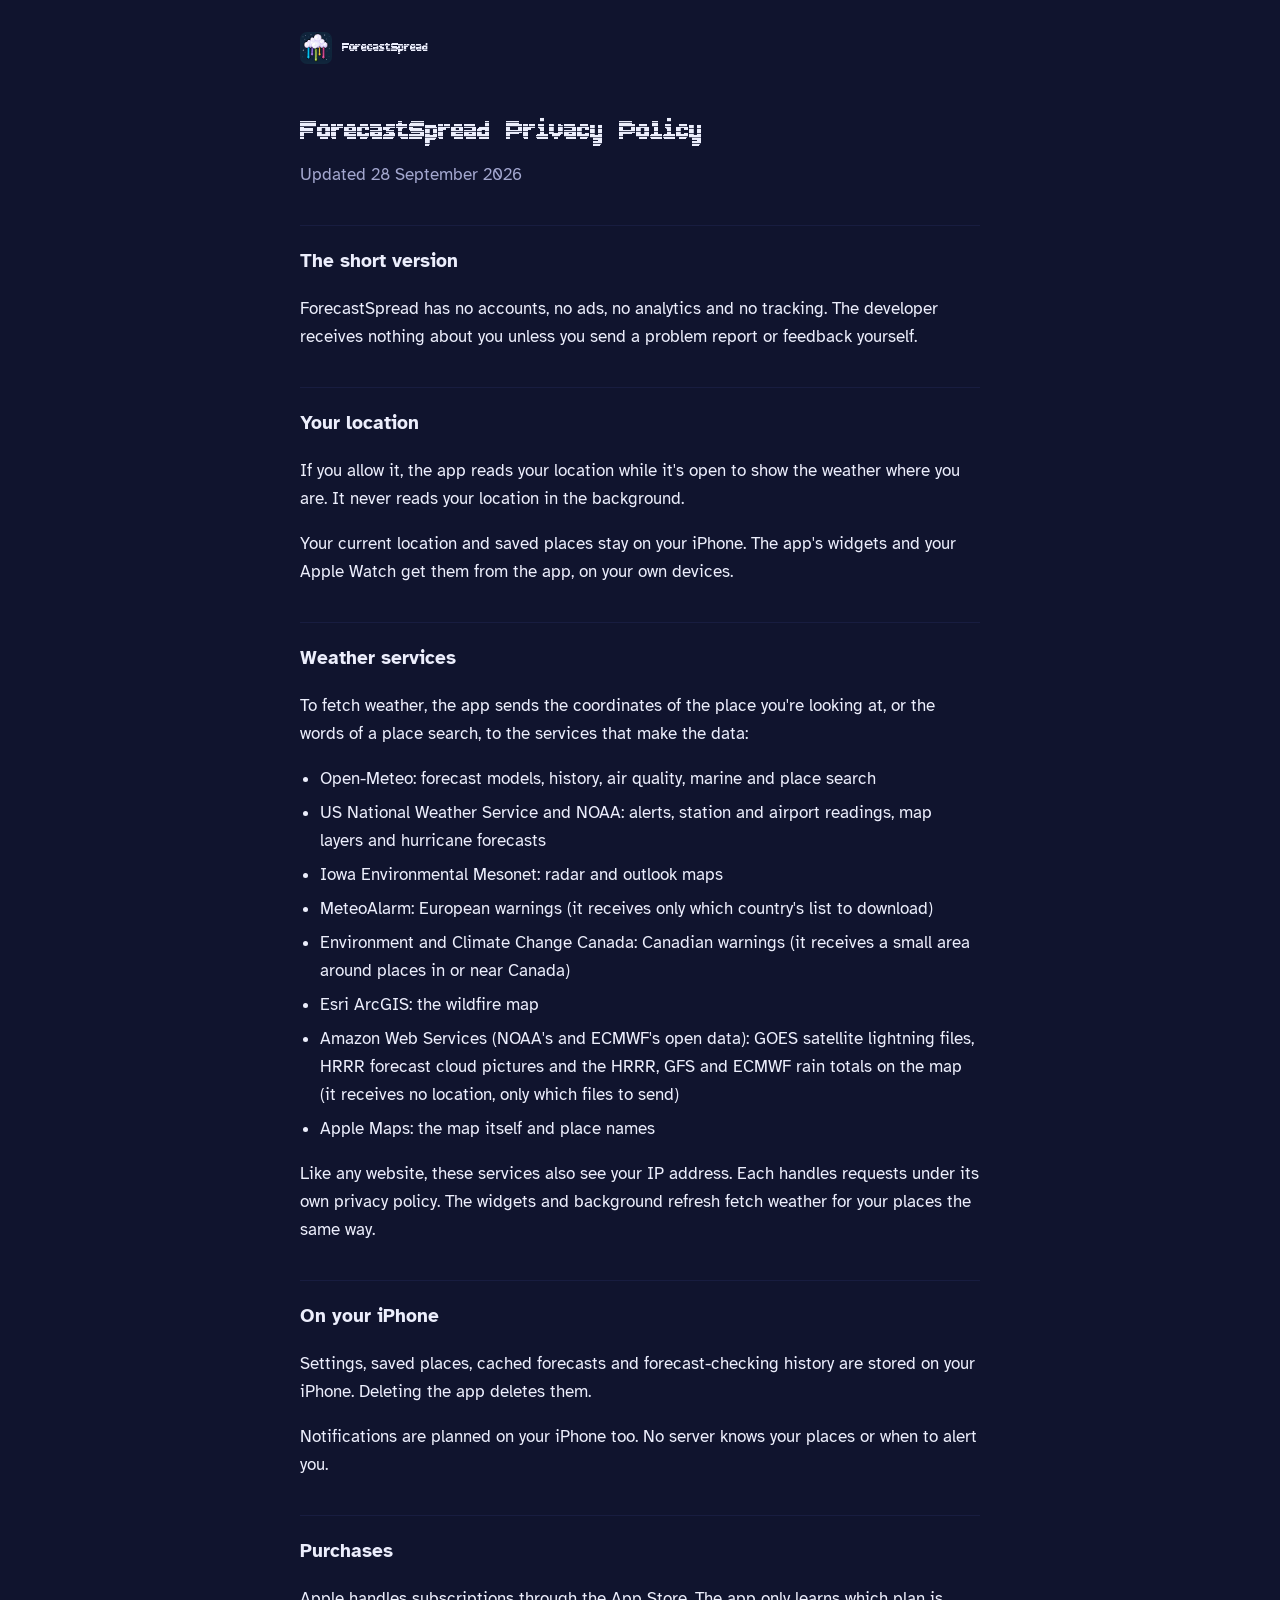
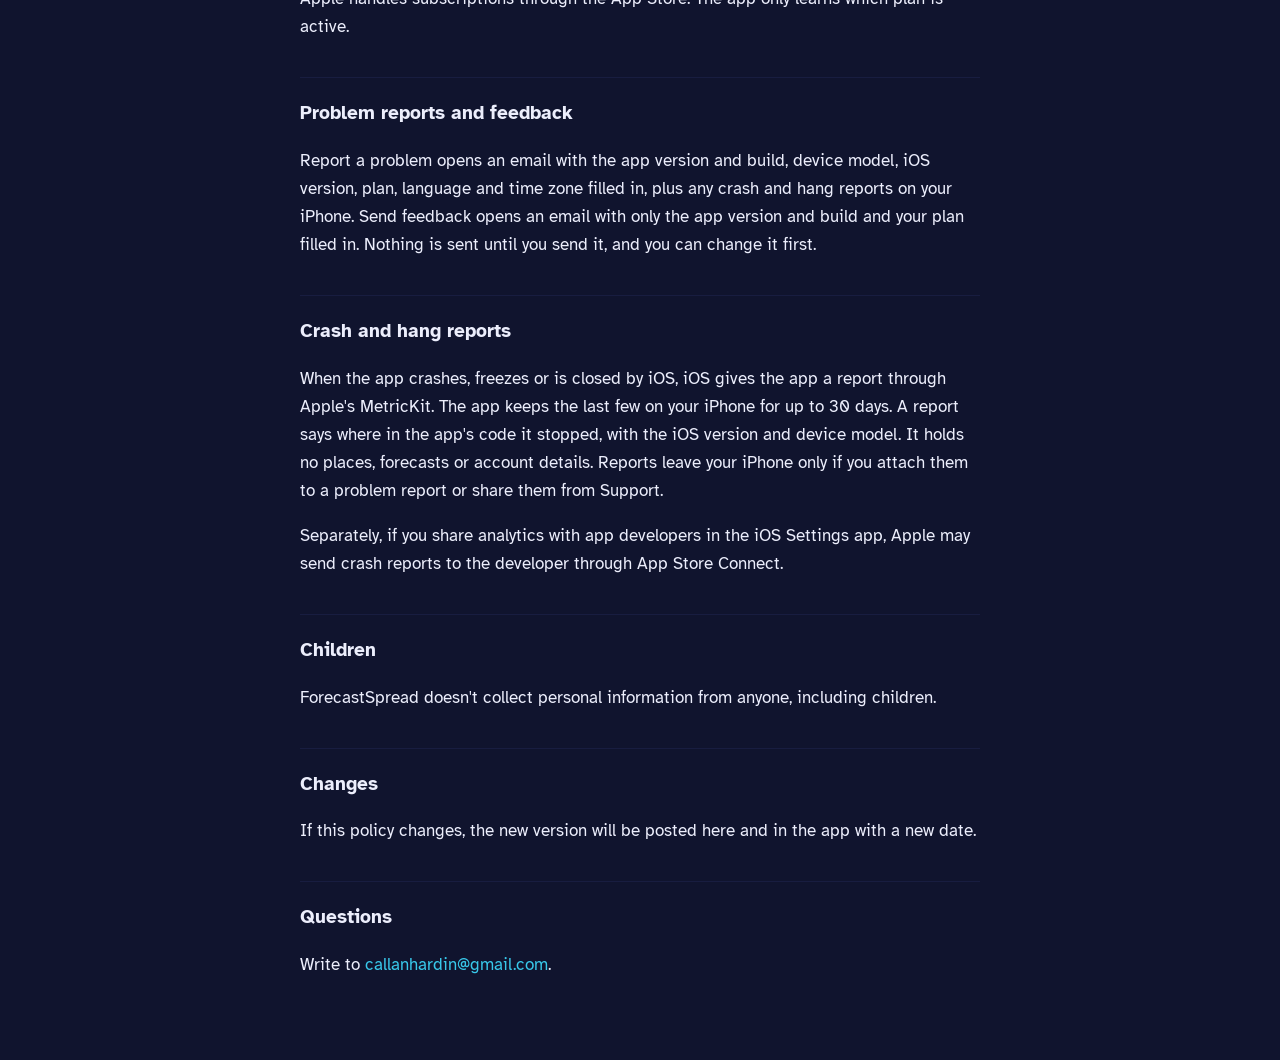
==== privacy/index.html @ d5ac617d "Landing page, Privacy Policy and Support pages Co-Authored-By: Claude Opus 5.5 (1M context) <noreply" ====
<!doctype html>
<html lang="en"><head><meta charset="utf-8"><meta name="viewport" content="width=device-width, initial-scale=1">
<title>ForecastSpread Privacy Policy</title>
<style>
@font-face { font-family: "ForecastPixel Display"; src: url("../assets/ForecastPixel-Display.ttf") format("truetype"); font-display: swap; }
:root { color-scheme: dark; --sky:#10142e; --panel:#181d40; --frame:#7d82d8; --ink:#eceefc; --dim:#a3a7cf; --cyan:#38c8ea; }
body { margin:0; background:var(--sky); color:var(--ink); font:1.0625rem/1.65 "Atkinson Hyperlegible", system-ui, -apple-system, sans-serif; }
main { max-width:680px; margin:0 auto; padding:32px 20px 64px; }
nav a { font-family:"ForecastPixel Display","Courier New",monospace; color:var(--ink); text-decoration:none; display:inline-flex; gap:10px; align-items:center; }
nav img { width:32px; height:32px; border-radius:7px; }
h1 { font:400 clamp(1.8rem,5vw,2.4rem)/1.15 "ForecastPixel Display","Courier New",monospace; margin:36px 0 8px; text-wrap:balance; }
h2 { font-size:1.2rem; margin:36px 0 8px; padding-top:20px; border-top:1px solid var(--panel); }
.date { color:var(--dim); margin-top:0; }
a { color:var(--cyan); overflow-wrap:anywhere; }
.mail { user-select:all; color:var(--cyan); }
ul { padding-left:1.2em; } li { margin:6px 0; }
code { font-size:.9em; background:var(--panel); padding:1px 5px; }
</style>
<link rel="stylesheet" href="https://fonts.googleapis.com/css2?family=Atkinson+Hyperlegible:wght@400;700&display=swap">
</head><body><main>
<nav><a href="../"><img src="../assets/icon.png" alt="">ForecastSpread</a></nav>
<h1>ForecastSpread Privacy Policy</h1>
<p class="date">Updated 28 September 2026</p>
<h2>The short version</h2>
<p>ForecastSpread has no accounts, no ads, no analytics and no tracking. The developer receives nothing about you unless you send a problem report or feedback yourself.</p>
<h2>Your location</h2>
<p>If you allow it, the app reads your location while it's open to show the weather where you are. It never reads your location in the background.</p>
<p>Your current location and saved places stay on your iPhone. The app's widgets and your Apple Watch get them from the app, on your own devices.</p>
<h2>Weather services</h2>
<p>To fetch weather, the app sends the coordinates of the place you're looking at, or the words of a place search, to the services that make the data:</p>
<ul>
<li>Open-Meteo: forecast models, history, air quality, marine and place search</li>
<li>US National Weather Service and NOAA: alerts, station and airport readings, map layers and hurricane forecasts</li>
<li>Iowa Environmental Mesonet: radar and outlook maps</li>
<li>MeteoAlarm: European warnings (it receives only which country's list to download)</li>
<li>Environment and Climate Change Canada: Canadian warnings (it receives a small area around places in or near Canada)</li>
<li>Esri ArcGIS: the wildfire map</li>
<li>Amazon Web Services (NOAA's and ECMWF's open data): GOES satellite lightning files, HRRR forecast cloud pictures and the HRRR, GFS and ECMWF rain totals on the map (it receives no location, only which files to send)</li>
<li>Apple Maps: the map itself and place names</li>
</ul>
<p>Like any website, these services also see your IP address. Each handles requests under its own privacy policy. The widgets and background refresh fetch weather for your places the same way.</p>
<h2>On your iPhone</h2>
<p>Settings, saved places, cached forecasts and forecast-checking history are stored on your iPhone. Deleting the app deletes them.</p>
<p>Notifications are planned on your iPhone too. No server knows your places or when to alert you.</p>
<h2>Purchases</h2>
<p>Apple handles subscriptions through the App Store. The app only learns which plan is active.</p>
<h2>Problem reports and feedback</h2>
<p>Report a problem opens an email with the app version and build, device model, iOS version, plan, language and time zone filled in, plus any crash and hang reports on your iPhone. Send feedback opens an email with only the app version and build and your plan filled in. Nothing is sent until you send it, and you can change it first.</p>
<h2>Crash and hang reports</h2>
<p>When the app crashes, freezes or is closed by iOS, iOS gives the app a report through Apple's MetricKit. The app keeps the last few on your iPhone for up to 30 days. A report says where in the app's code it stopped, with the iOS version and device model. It holds no places, forecasts or account details. Reports leave your iPhone only if you attach them to a problem report or share them from Support.</p>
<p>Separately, if you share analytics with app developers in the iOS Settings app, Apple may send crash reports to the developer through App Store Connect.</p>
<h2>Children</h2>
<p>ForecastSpread doesn't collect personal information from anyone, including children.</p>
<h2>Changes</h2>
<p>If this policy changes, the new version will be posted here and in the app with a new date.</p>
<h2>Questions</h2>
<p>Write to <span class="mail">callanhardin@gmail.com</span>.</p>
</main></body></html>
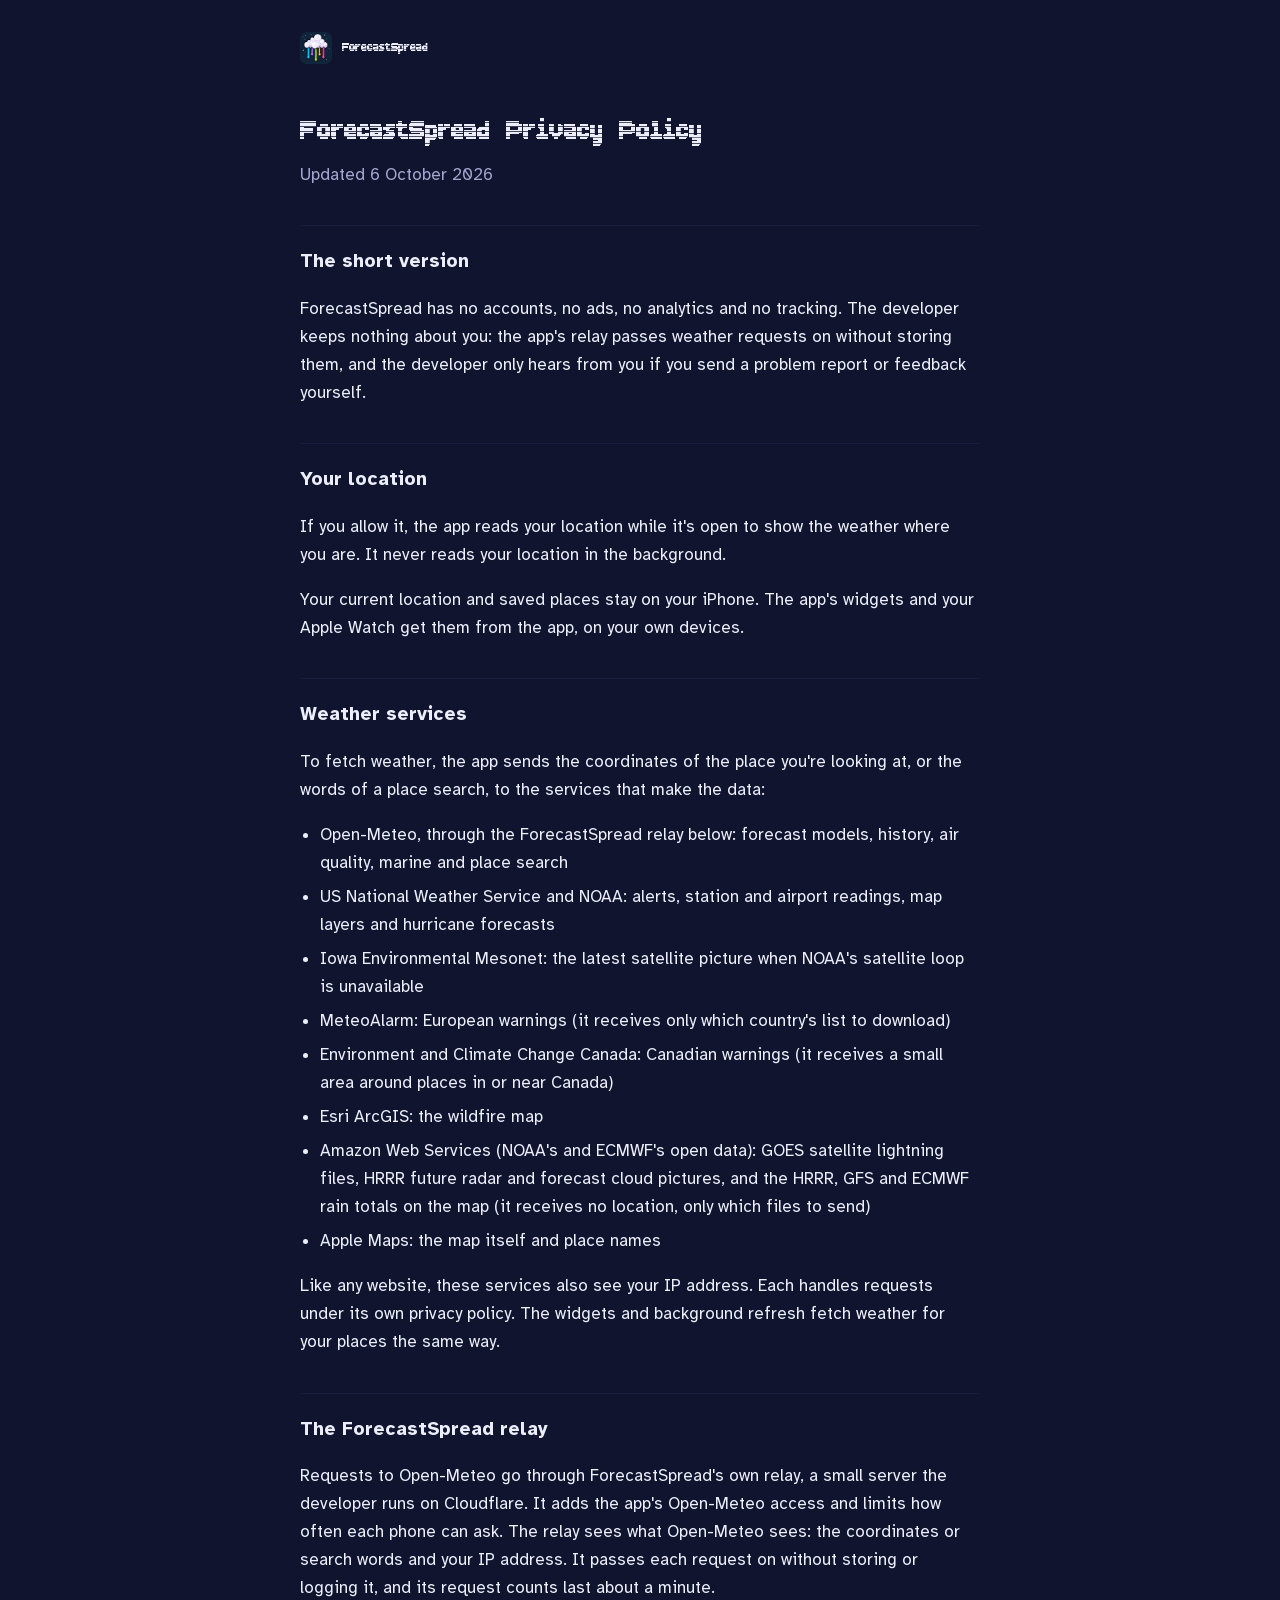
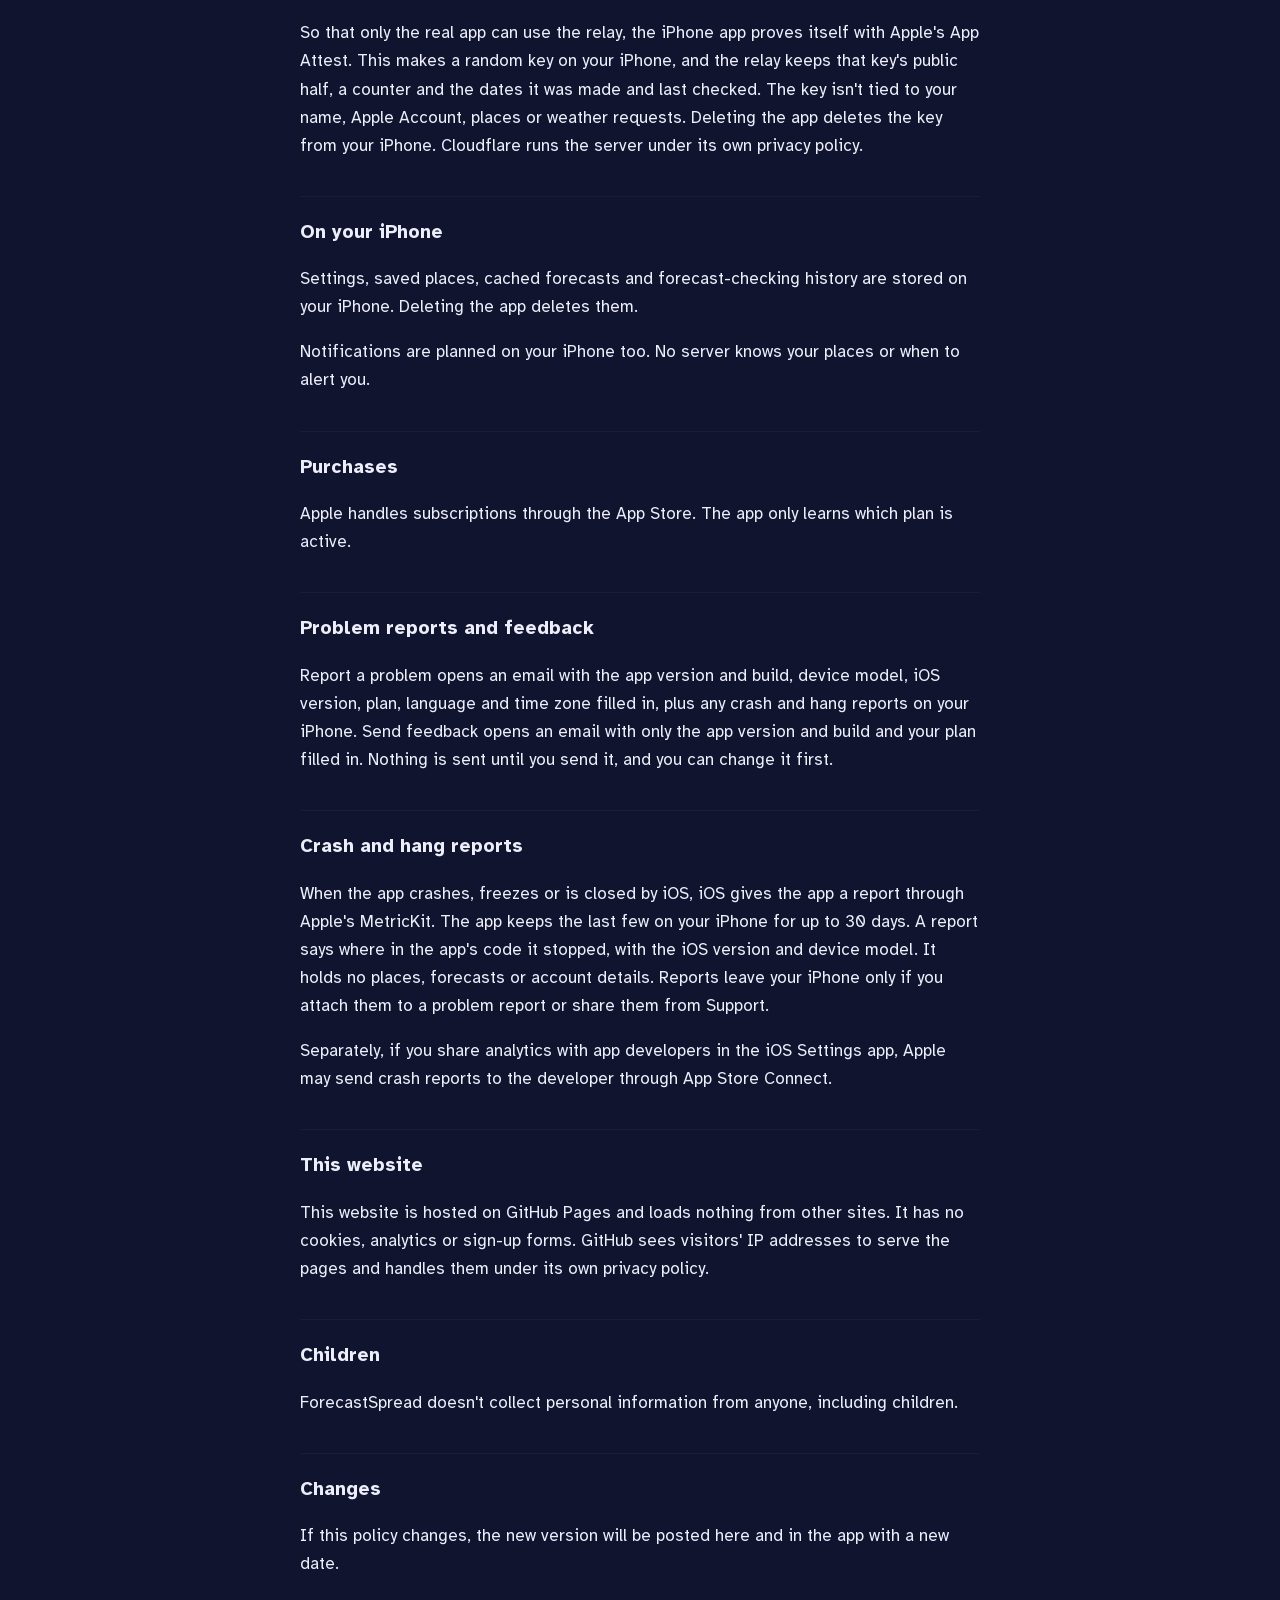
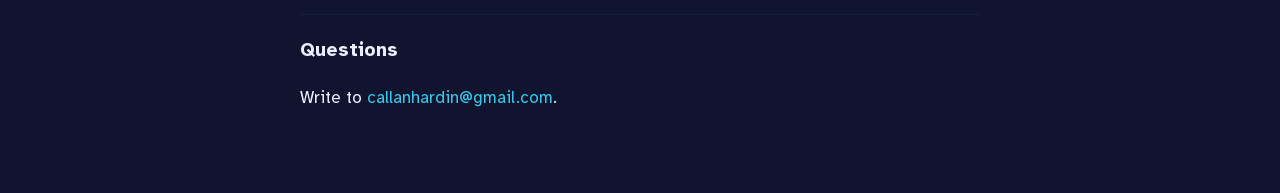
==== commit 266a7a1d: "Serve Atkinson Hyperlegible from the site; privacy policy covers the relay and the site The pages lo" ====
--- a/privacy/index.html
+++ b/privacy/index.html
@@ -16,29 +16,32 @@
 ul { padding-left:1.2em; } li { margin:6px 0; }
 code { font-size:.9em; background:var(--panel); padding:1px 5px; }
 </style>
-<link rel="stylesheet" href="https://fonts.googleapis.com/css2?family=Atkinson+Hyperlegible:wght@400;700&display=swap">
+<link rel="stylesheet" href="../assets/atkinson-hyperlegible.css">
 </head><body><main>
 <nav><a href="../"><img src="../assets/icon.png" alt="">ForecastSpread</a></nav>
 <h1>ForecastSpread Privacy Policy</h1>
-<p class="date">Updated 28 September 2026</p>
+<p class="date">Updated 6 October 2026</p>
 <h2>The short version</h2>
-<p>ForecastSpread has no accounts, no ads, no analytics and no tracking. The developer receives nothing about you unless you send a problem report or feedback yourself.</p>
+<p>ForecastSpread has no accounts, no ads, no analytics and no tracking. The developer keeps nothing about you: the app's relay passes weather requests on without storing them, and the developer only hears from you if you send a problem report or feedback yourself.</p>
 <h2>Your location</h2>
 <p>If you allow it, the app reads your location while it's open to show the weather where you are. It never reads your location in the background.</p>
 <p>Your current location and saved places stay on your iPhone. The app's widgets and your Apple Watch get them from the app, on your own devices.</p>
 <h2>Weather services</h2>
 <p>To fetch weather, the app sends the coordinates of the place you're looking at, or the words of a place search, to the services that make the data:</p>
 <ul>
-<li>Open-Meteo: forecast models, history, air quality, marine and place search</li>
+<li>Open-Meteo, through the ForecastSpread relay below: forecast models, history, air quality, marine and place search</li>
 <li>US National Weather Service and NOAA: alerts, station and airport readings, map layers and hurricane forecasts</li>
-<li>Iowa Environmental Mesonet: radar and outlook maps</li>
+<li>Iowa Environmental Mesonet: the latest satellite picture when NOAA's satellite loop is unavailable</li>
 <li>MeteoAlarm: European warnings (it receives only which country's list to download)</li>
 <li>Environment and Climate Change Canada: Canadian warnings (it receives a small area around places in or near Canada)</li>
 <li>Esri ArcGIS: the wildfire map</li>
-<li>Amazon Web Services (NOAA's and ECMWF's open data): GOES satellite lightning files, HRRR forecast cloud pictures and the HRRR, GFS and ECMWF rain totals on the map (it receives no location, only which files to send)</li>
+<li>Amazon Web Services (NOAA's and ECMWF's open data): GOES satellite lightning files, HRRR future radar and forecast cloud pictures, and the HRRR, GFS and ECMWF rain totals on the map (it receives no location, only which files to send)</li>
 <li>Apple Maps: the map itself and place names</li>
 </ul>
 <p>Like any website, these services also see your IP address. Each handles requests under its own privacy policy. The widgets and background refresh fetch weather for your places the same way.</p>
+<h2>The ForecastSpread relay</h2>
+<p>Requests to Open-Meteo go through ForecastSpread's own relay, a small server the developer runs on Cloudflare. It adds the app's Open-Meteo access and limits how often each phone can ask. The relay sees what Open-Meteo sees: the coordinates or search words and your IP address. It passes each request on without storing or logging it, and its request counts last about a minute.</p>
+<p>So that only the real app can use the relay, the iPhone app proves itself with Apple's App Attest. This makes a random key on your iPhone, and the relay keeps that key's public half, a counter and the dates it was made and last checked. The key isn't tied to your name, Apple Account, places or weather requests. Deleting the app deletes the key from your iPhone. Cloudflare runs the server under its own privacy policy.</p>
 <h2>On your iPhone</h2>
 <p>Settings, saved places, cached forecasts and forecast-checking history are stored on your iPhone. Deleting the app deletes them.</p>
 <p>Notifications are planned on your iPhone too. No server knows your places or when to alert you.</p>
@@ -49,6 +52,8 @@
 <h2>Crash and hang reports</h2>
 <p>When the app crashes, freezes or is closed by iOS, iOS gives the app a report through Apple's MetricKit. The app keeps the last few on your iPhone for up to 30 days. A report says where in the app's code it stopped, with the iOS version and device model. It holds no places, forecasts or account details. Reports leave your iPhone only if you attach them to a problem report or share them from Support.</p>
 <p>Separately, if you share analytics with app developers in the iOS Settings app, Apple may send crash reports to the developer through App Store Connect.</p>
+<h2>This website</h2>
+<p>This website is hosted on GitHub Pages and loads nothing from other sites. It has no cookies, analytics or sign-up forms. GitHub sees visitors' IP addresses to serve the pages and handles them under its own privacy policy.</p>
 <h2>Children</h2>
 <p>ForecastSpread doesn't collect personal information from anyone, including children.</p>
 <h2>Changes</h2>
--- a/assets/atkinson-hyperlegible.css
+++ b/assets/atkinson-hyperlegible.css
@@ -0,0 +1,5 @@
+/* Atkinson Hyperlegible (Braille Institute, SIL Open Font License: AtkinsonHyperlegible-OFL.txt), served from this site so pages load nothing from other hosts. */
+@font-face { font-family: "Atkinson Hyperlegible"; font-style: normal; font-weight: 400; font-display: swap; src: url("AtkinsonHyperlegible-Regular-latin-ext.woff2") format("woff2"); unicode-range: U+0100-02BA, U+02BD-02C5, U+02C7-02CC, U+02CE-02D7, U+02DD-02FF, U+0304, U+0308, U+0329, U+1D00-1DBF, U+1E00-1E9F, U+1EF2-1EFF, U+2020, U+20A0-20AB, U+20AD-20C4, U+2113, U+2C60-2C7F, U+A720-A7FF; }
+@font-face { font-family: "Atkinson Hyperlegible"; font-style: normal; font-weight: 400; font-display: swap; src: url("AtkinsonHyperlegible-Regular-latin.woff2") format("woff2"); unicode-range: U+0000-00FF, U+0131, U+0152-0153, U+02BB-02BC, U+02C6, U+02DA, U+02DC, U+0304, U+0308, U+0329, U+2000-206F, U+20AC, U+2122, U+2191, U+2193, U+2212, U+2215, U+FEFF, U+FFFD; }
+@font-face { font-family: "Atkinson Hyperlegible"; font-style: normal; font-weight: 700; font-display: swap; src: url("AtkinsonHyperlegible-Bold-latin-ext.woff2") format("woff2"); unicode-range: U+0100-02BA, U+02BD-02C5, U+02C7-02CC, U+02CE-02D7, U+02DD-02FF, U+0304, U+0308, U+0329, U+1D00-1DBF, U+1E00-1E9F, U+1EF2-1EFF, U+2020, U+20A0-20AB, U+20AD-20C4, U+2113, U+2C60-2C7F, U+A720-A7FF; }
+@font-face { font-family: "Atkinson Hyperlegible"; font-style: normal; font-weight: 700; font-display: swap; src: url("AtkinsonHyperlegible-Bold-latin.woff2") format("woff2"); unicode-range: U+0000-00FF, U+0131, U+0152-0153, U+02BB-02BC, U+02C6, U+02DA, U+02DC, U+0304, U+0308, U+0329, U+2000-206F, U+20AC, U+2122, U+2191, U+2193, U+2212, U+2215, U+FEFF, U+FFFD; }
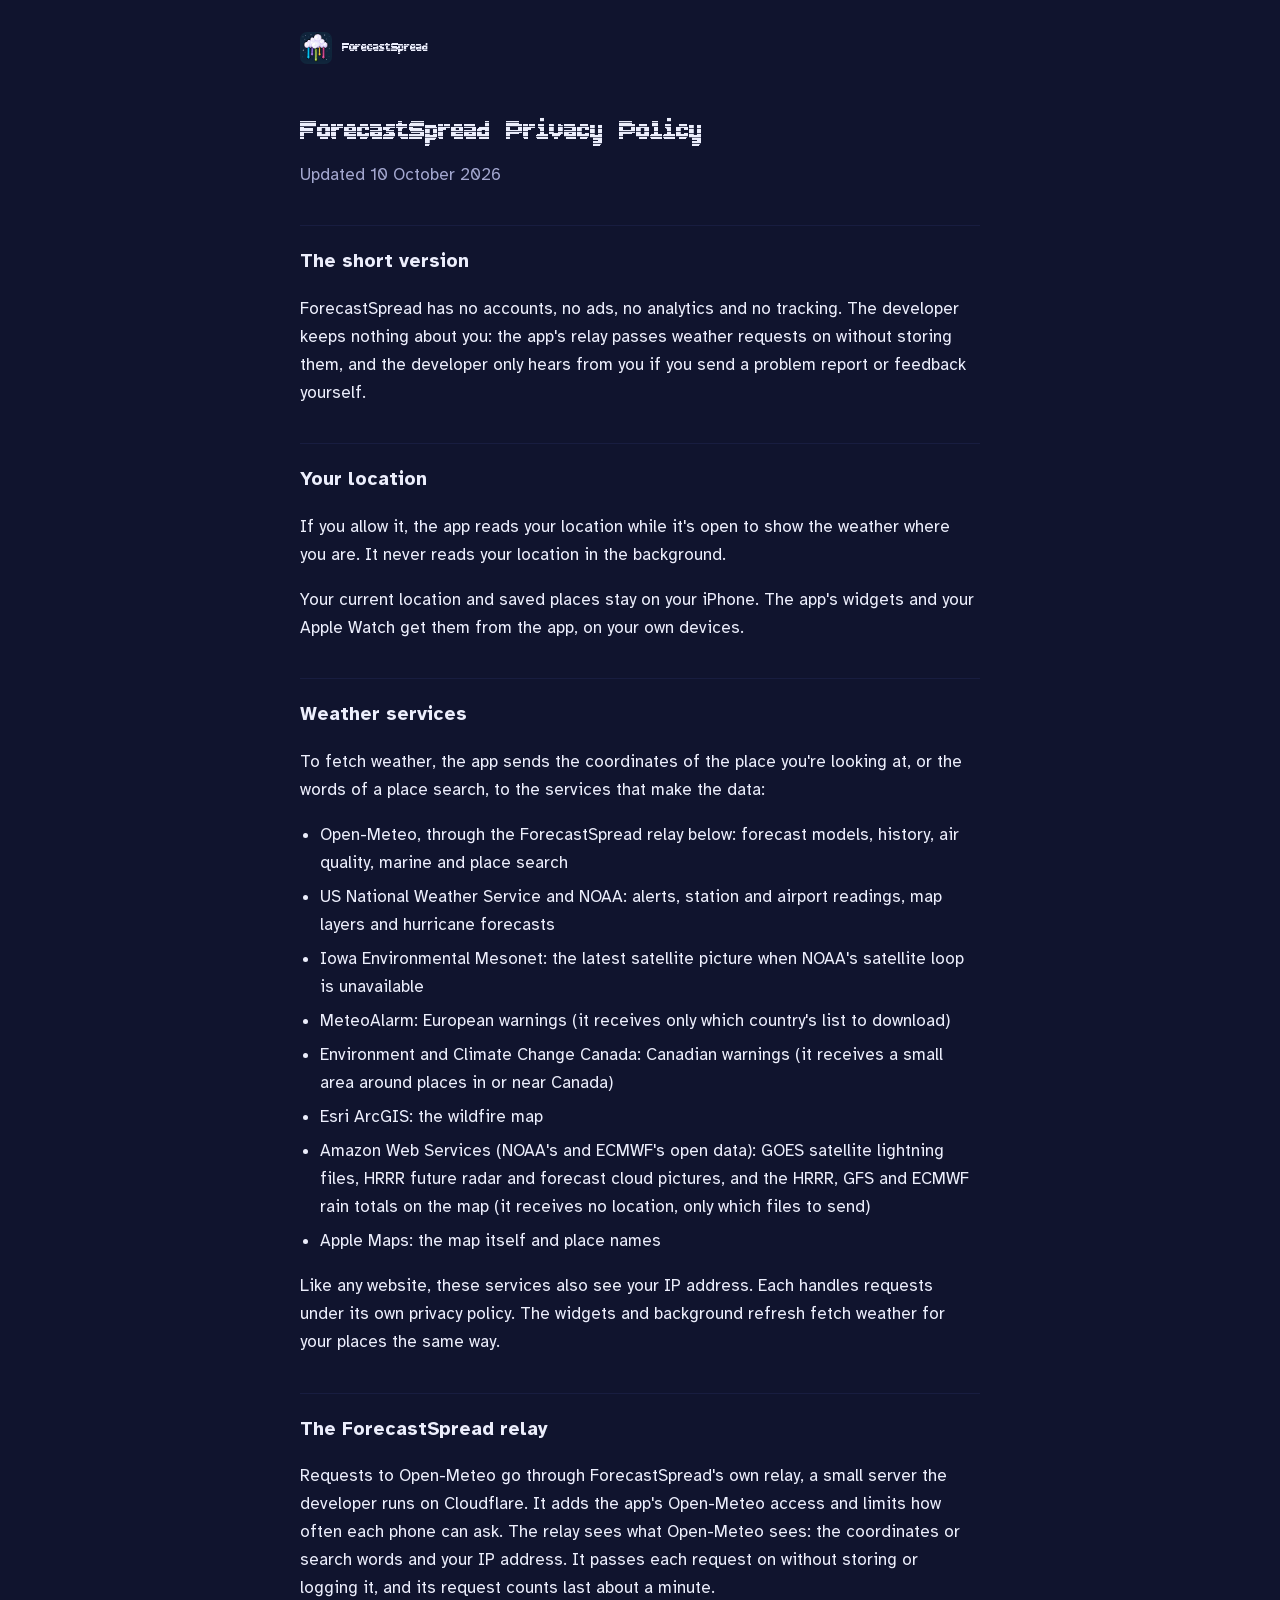
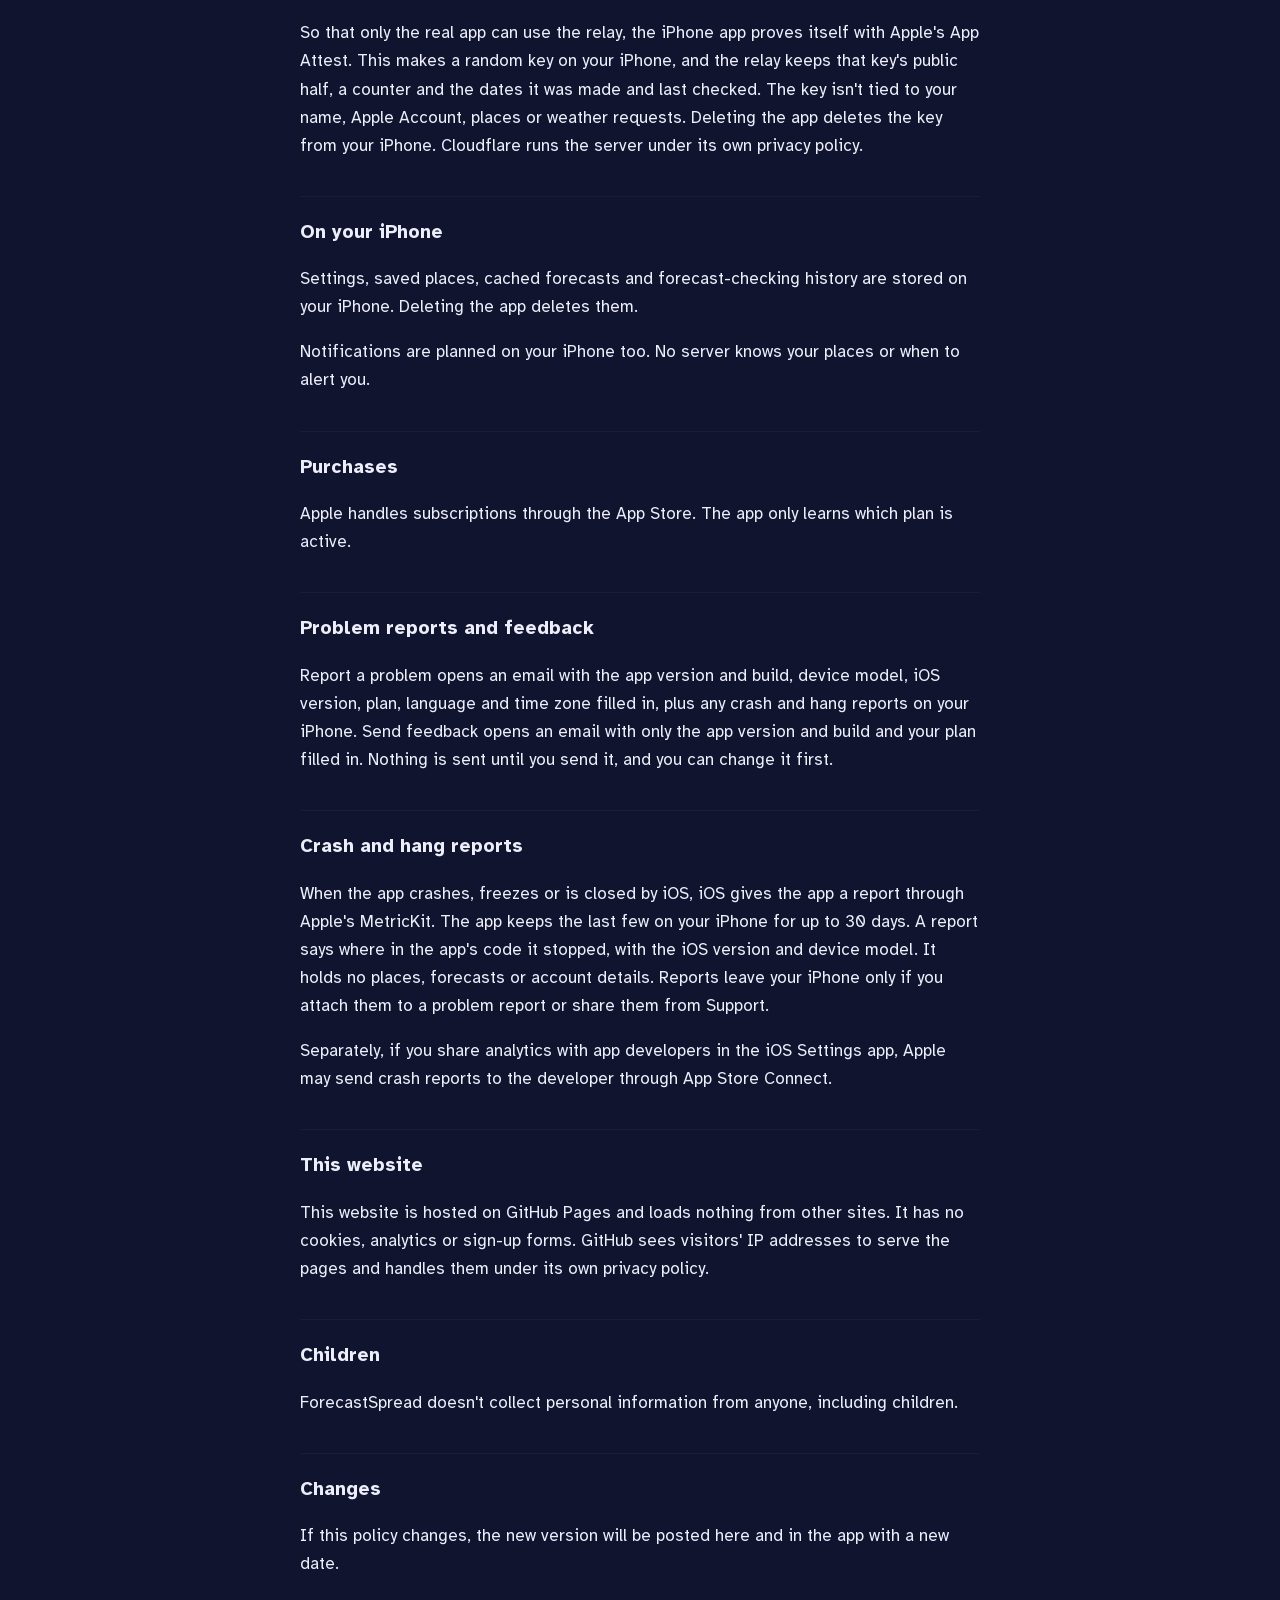
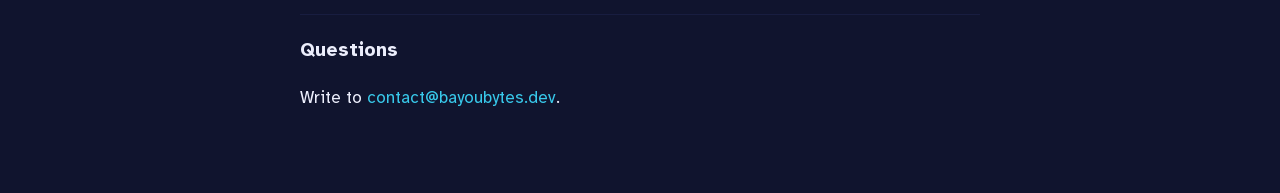
==== commit e04e46fe: "Use contact@bayoubytes.dev on the privacy and support pages Replaces the personal Gmail address with" ====
--- a/privacy/index.html
+++ b/privacy/index.html
@@ -20,7 +20,7 @@
 </head><body><main>
 <nav><a href="../"><img src="../assets/icon.png" alt="">ForecastSpread</a></nav>
 <h1>ForecastSpread Privacy Policy</h1>
-<p class="date">Updated 6 October 2026</p>
+<p class="date">Updated 10 October 2026</p>
 <h2>The short version</h2>
 <p>ForecastSpread has no accounts, no ads, no analytics and no tracking. The developer keeps nothing about you: the app's relay passes weather requests on without storing them, and the developer only hears from you if you send a problem report or feedback yourself.</p>
 <h2>Your location</h2>
@@ -59,5 +59,5 @@
 <h2>Changes</h2>
 <p>If this policy changes, the new version will be posted here and in the app with a new date.</p>
 <h2>Questions</h2>
-<p>Write to <span class="mail">callanhardin@gmail.com</span>.</p>
+<p>Write to <span class="mail">contact@bayoubytes.dev</span>.</p>
 </main></body></html>
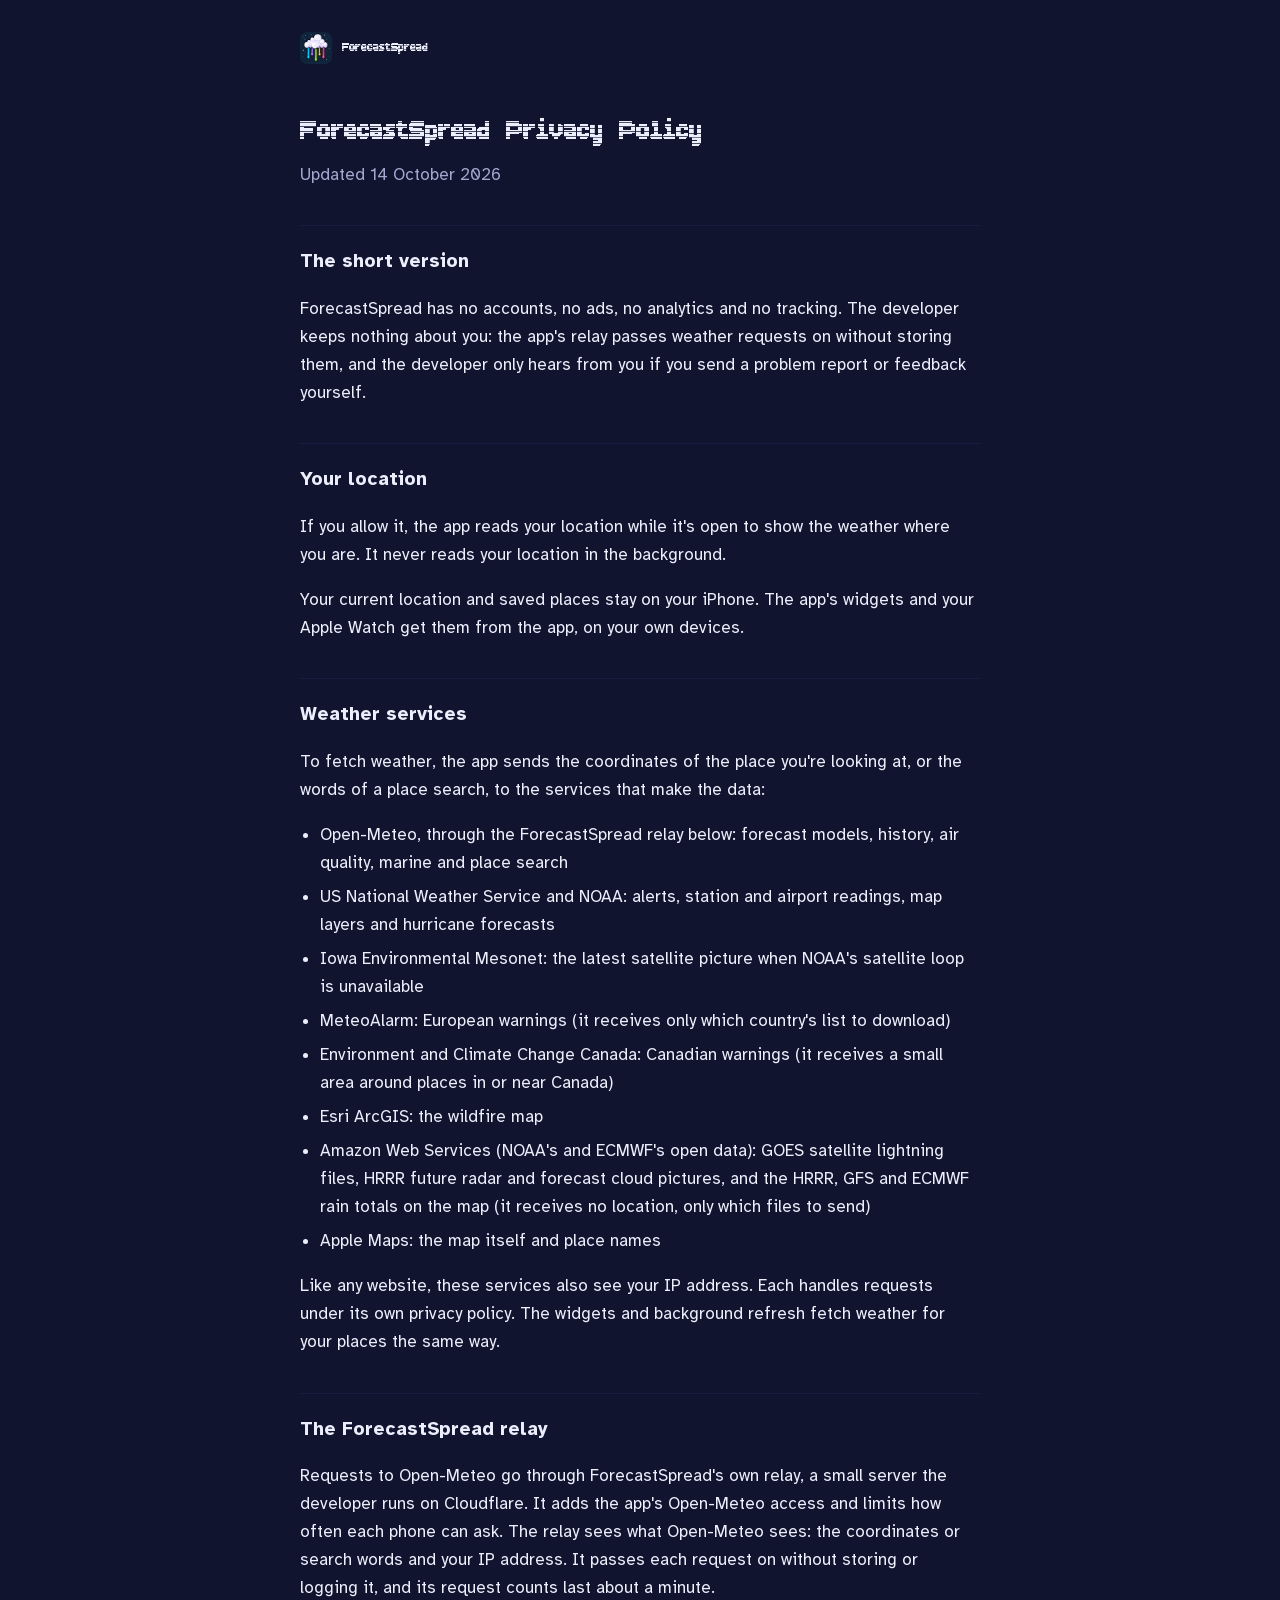
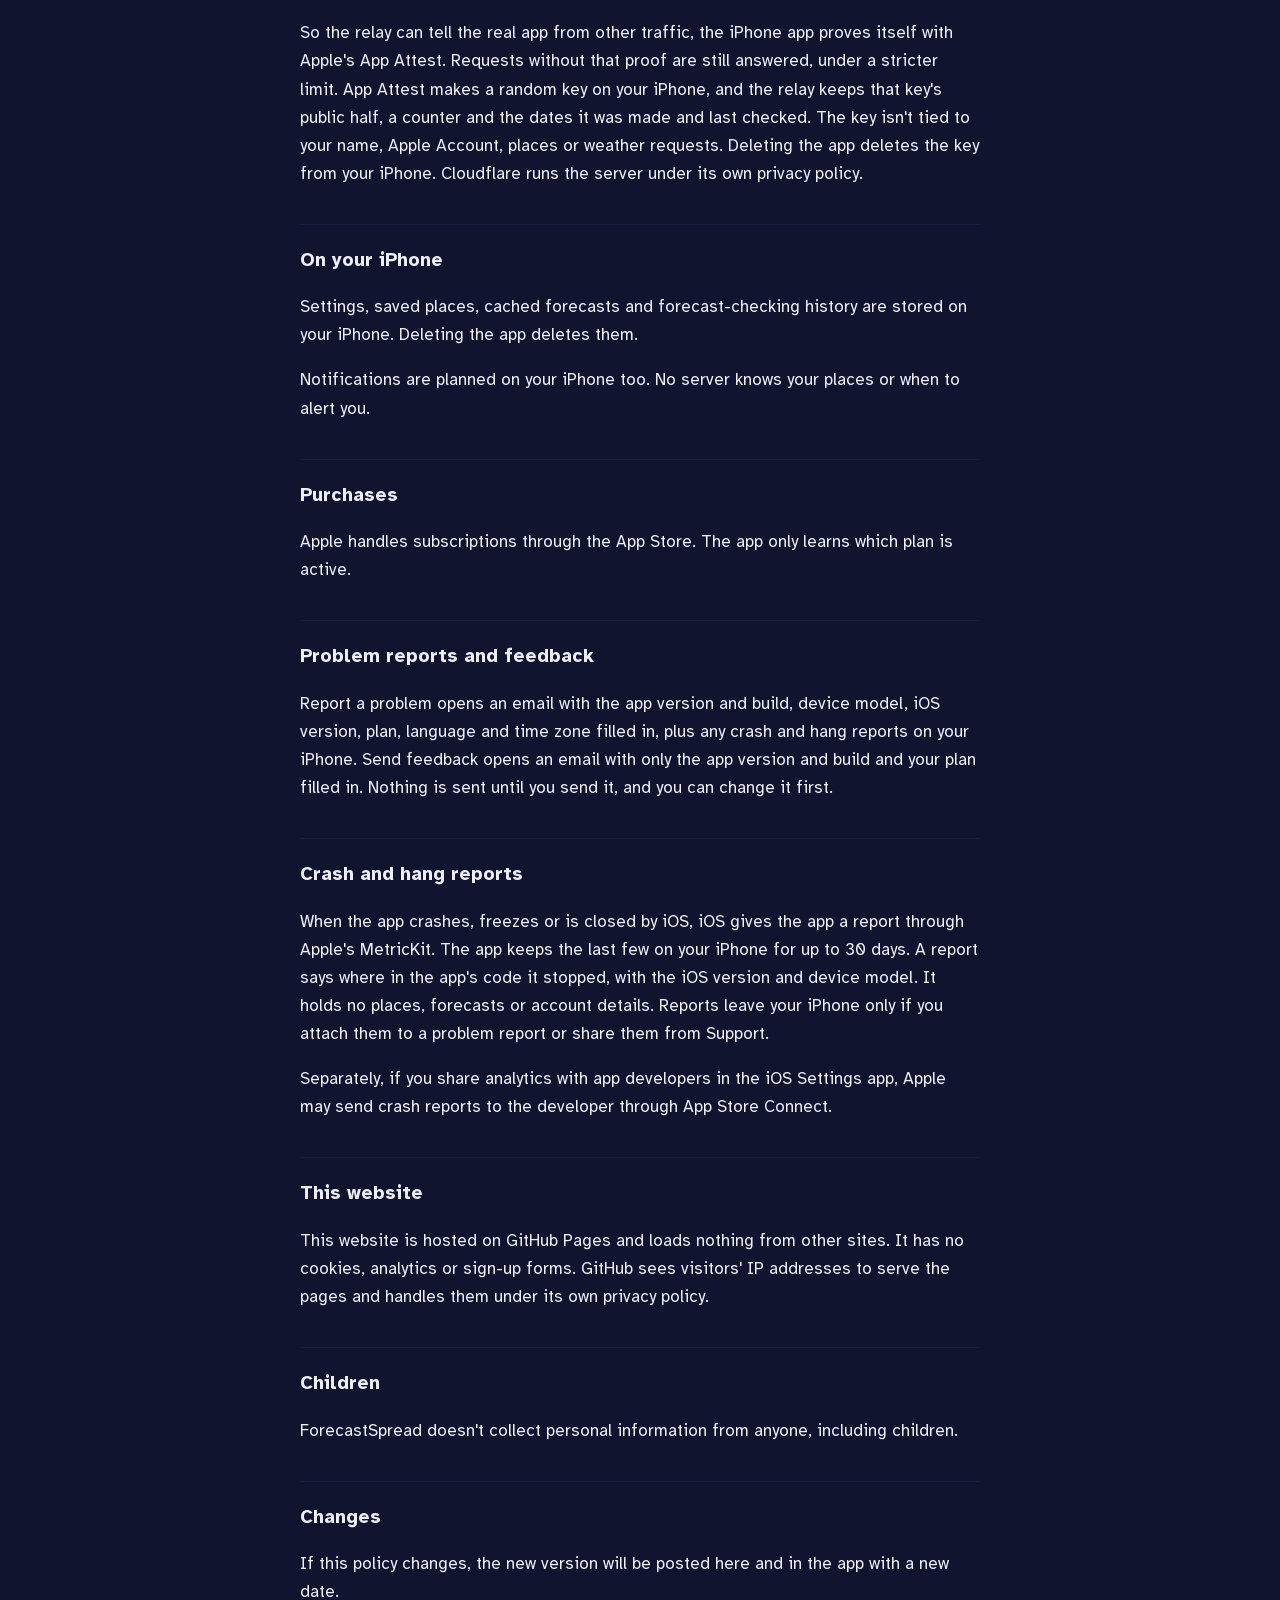
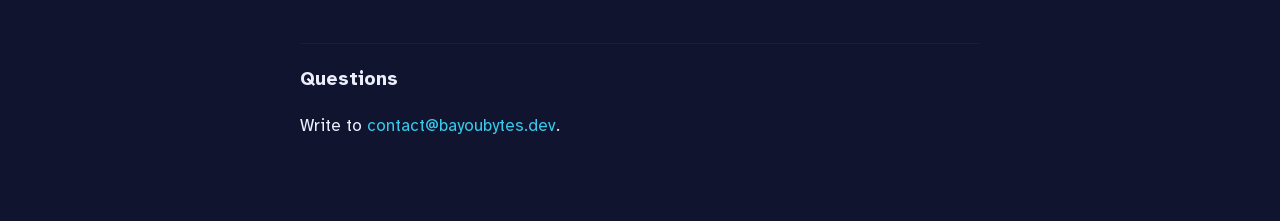
==== commit 79329f85: "Privacy page: describe App Attest as the relay actually uses it The relay runs App Attest in soft mo" ====
--- a/privacy/index.html
+++ b/privacy/index.html
@@ -20,7 +20,7 @@
 </head><body><main>
 <nav><a href="../"><img src="../assets/icon.png" alt="">ForecastSpread</a></nav>
 <h1>ForecastSpread Privacy Policy</h1>
-<p class="date">Updated 10 October 2026</p>
+<p class="date">Updated 14 October 2026</p>
 <h2>The short version</h2>
 <p>ForecastSpread has no accounts, no ads, no analytics and no tracking. The developer keeps nothing about you: the app's relay passes weather requests on without storing them, and the developer only hears from you if you send a problem report or feedback yourself.</p>
 <h2>Your location</h2>
@@ -41,7 +41,7 @@
 <p>Like any website, these services also see your IP address. Each handles requests under its own privacy policy. The widgets and background refresh fetch weather for your places the same way.</p>
 <h2>The ForecastSpread relay</h2>
 <p>Requests to Open-Meteo go through ForecastSpread's own relay, a small server the developer runs on Cloudflare. It adds the app's Open-Meteo access and limits how often each phone can ask. The relay sees what Open-Meteo sees: the coordinates or search words and your IP address. It passes each request on without storing or logging it, and its request counts last about a minute.</p>
-<p>So that only the real app can use the relay, the iPhone app proves itself with Apple's App Attest. This makes a random key on your iPhone, and the relay keeps that key's public half, a counter and the dates it was made and last checked. The key isn't tied to your name, Apple Account, places or weather requests. Deleting the app deletes the key from your iPhone. Cloudflare runs the server under its own privacy policy.</p>
+<p>So the relay can tell the real app from other traffic, the iPhone app proves itself with Apple's App Attest. Requests without that proof are still answered, under a stricter limit. App Attest makes a random key on your iPhone, and the relay keeps that key's public half, a counter and the dates it was made and last checked. The key isn't tied to your name, Apple Account, places or weather requests. Deleting the app deletes the key from your iPhone. Cloudflare runs the server under its own privacy policy.</p>
 <h2>On your iPhone</h2>
 <p>Settings, saved places, cached forecasts and forecast-checking history are stored on your iPhone. Deleting the app deletes them.</p>
 <p>Notifications are planned on your iPhone too. No server knows your places or when to alert you.</p>
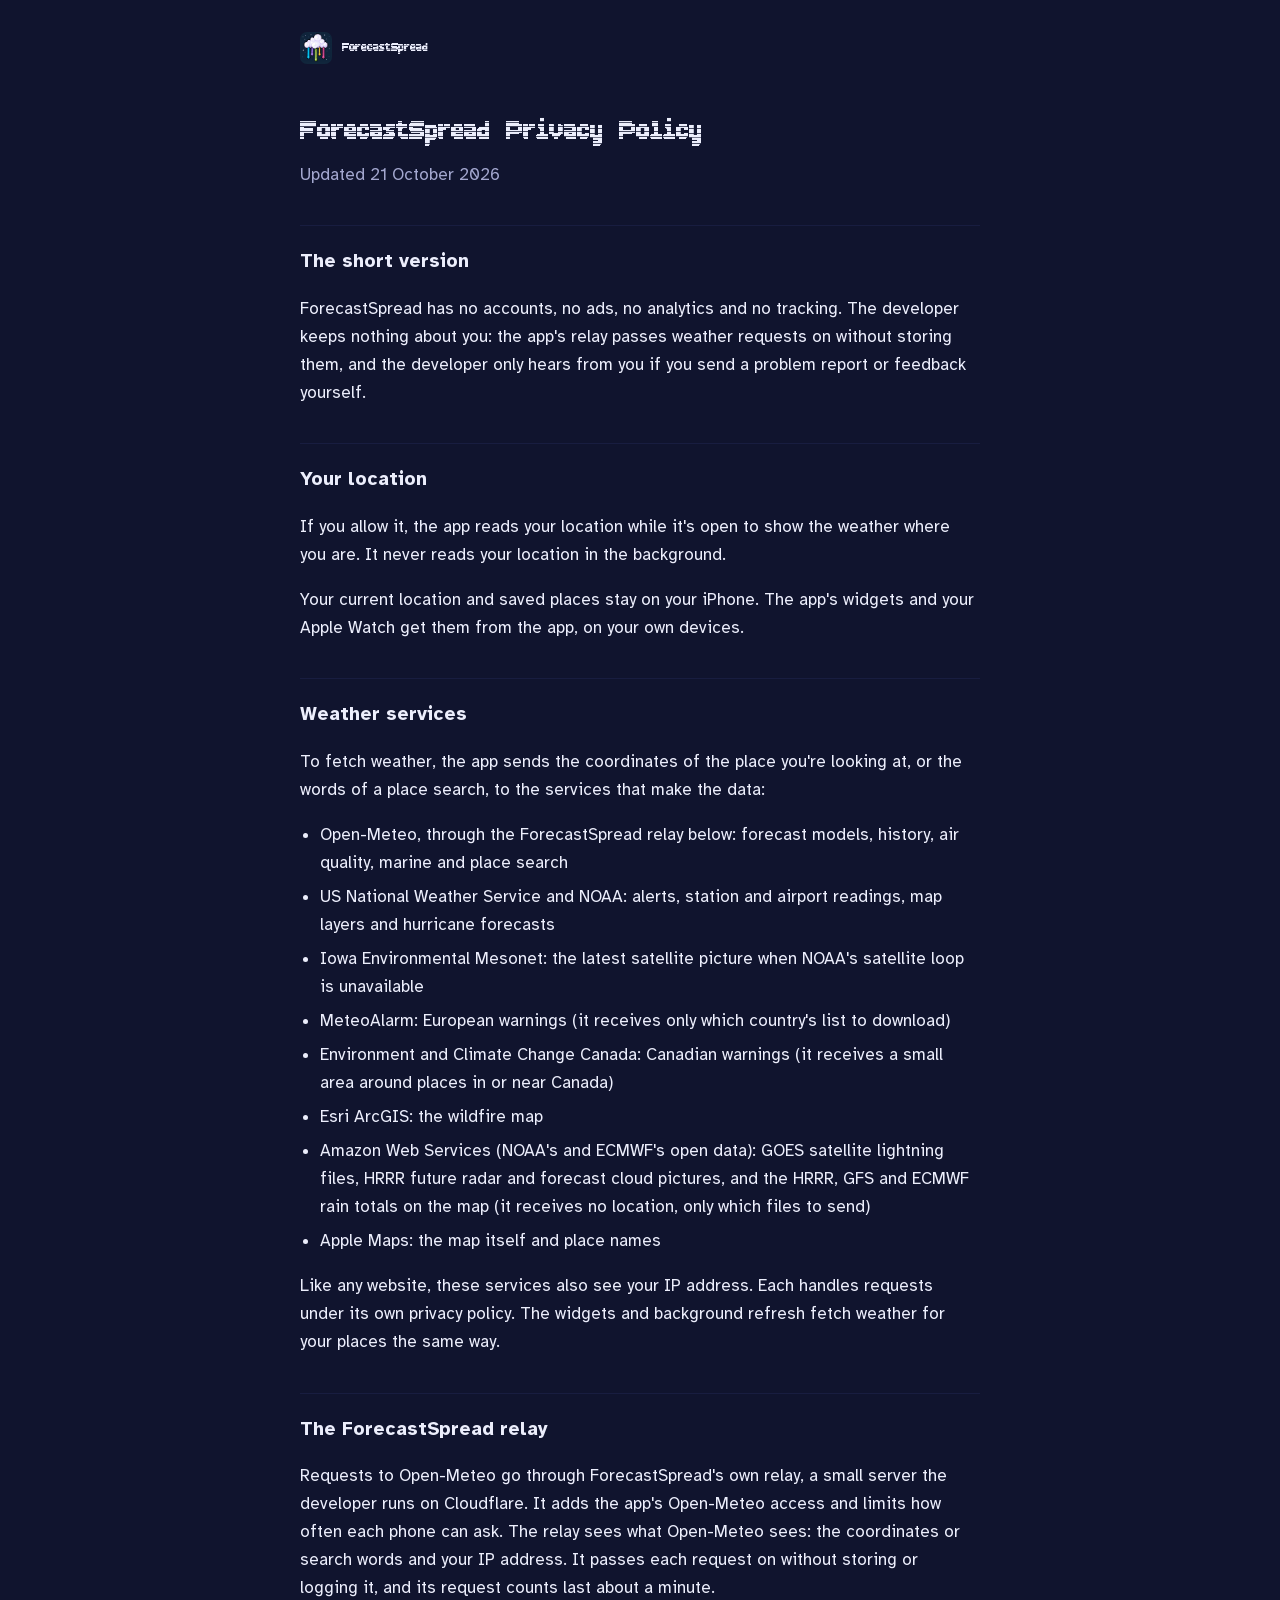
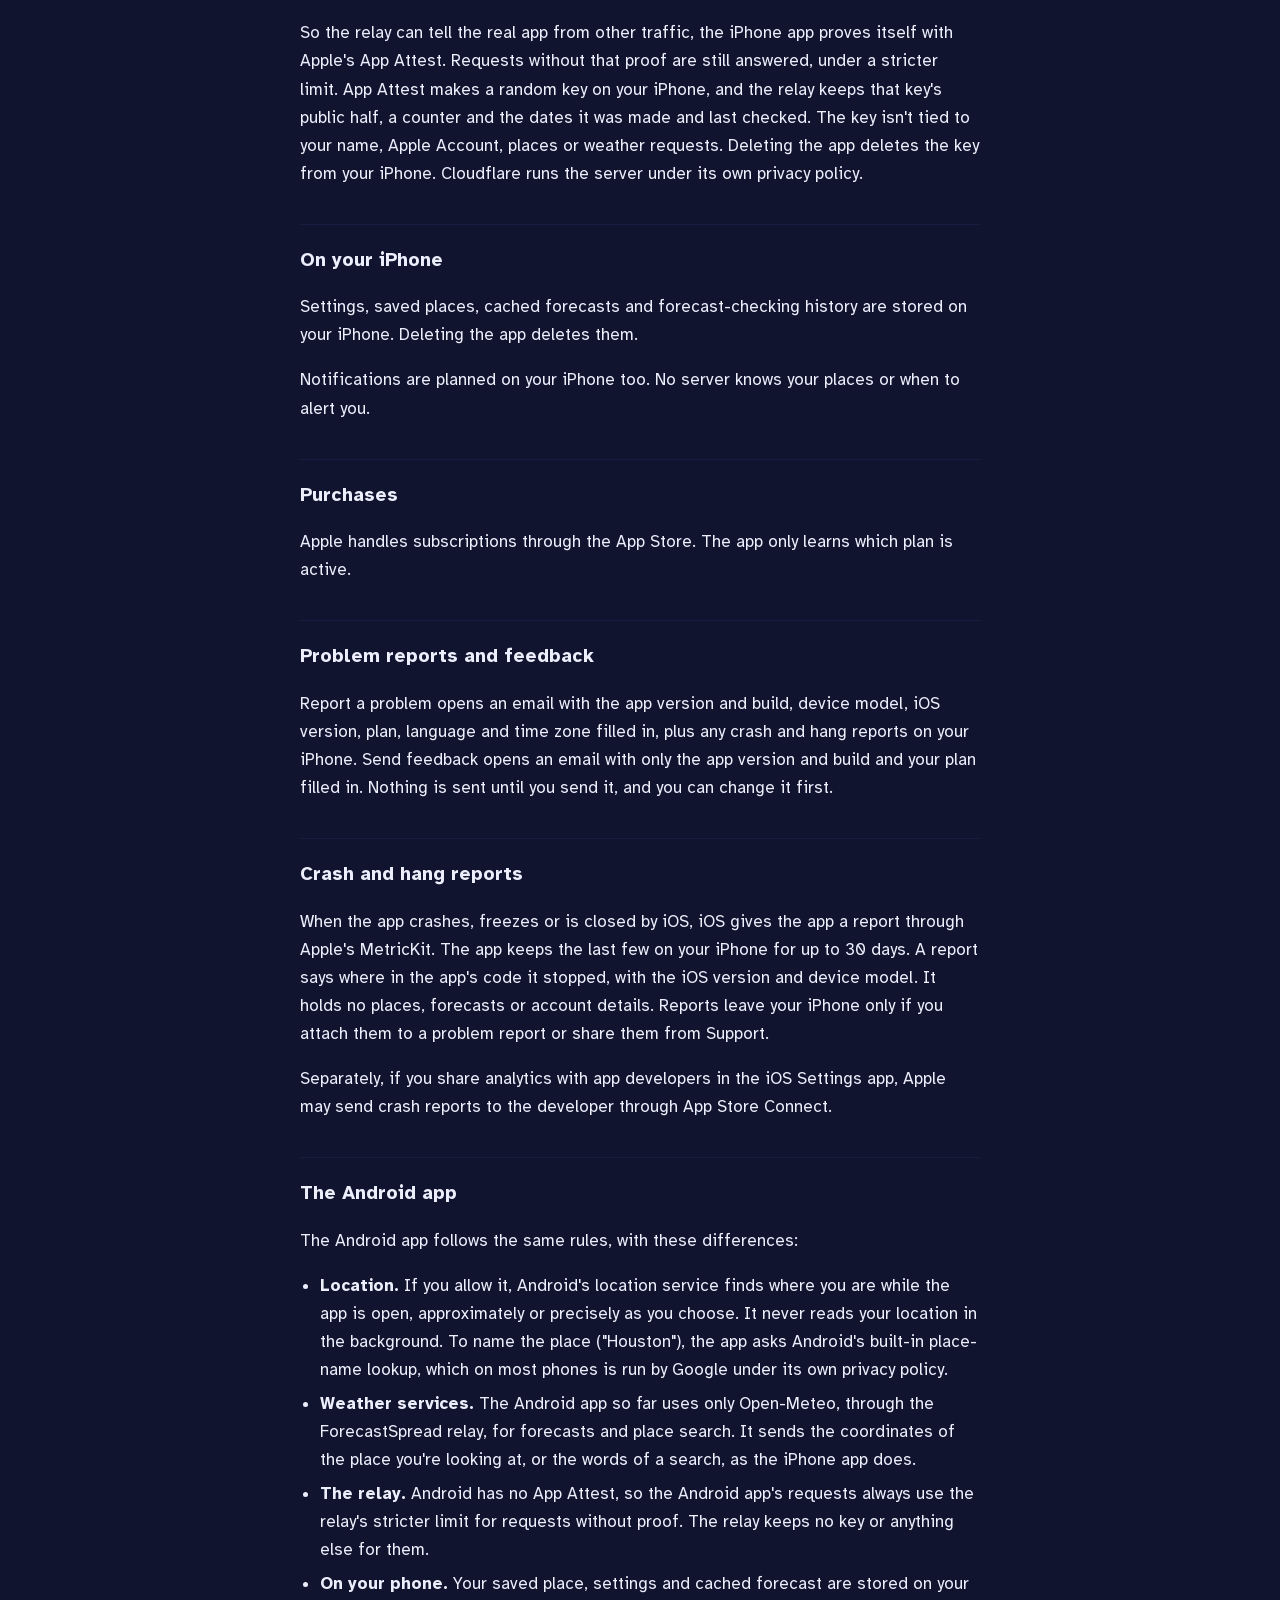
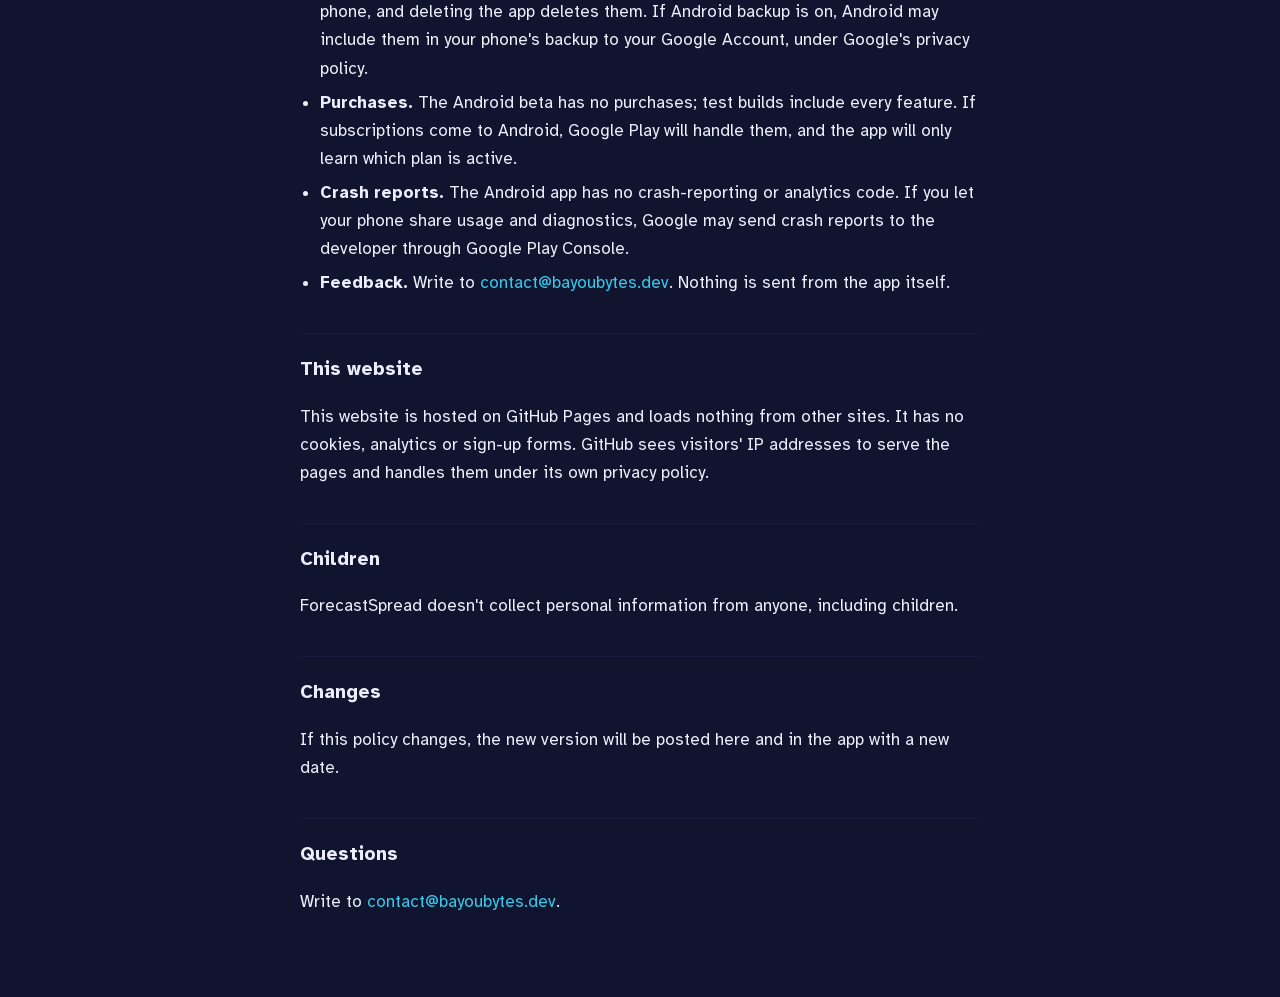
==== commit f861ea47: "Privacy policy: add the Android app section Adds "The Android app" between "Crash and hang reports" " ====
--- a/privacy/index.html
+++ b/privacy/index.html
@@ -20,7 +20,7 @@
 </head><body><main>
 <nav><a href="../"><img src="../assets/icon.png" alt="">ForecastSpread</a></nav>
 <h1>ForecastSpread Privacy Policy</h1>
-<p class="date">Updated 14 October 2026</p>
+<p class="date">Updated 21 October 2026</p>
 <h2>The short version</h2>
 <p>ForecastSpread has no accounts, no ads, no analytics and no tracking. The developer keeps nothing about you: the app's relay passes weather requests on without storing them, and the developer only hears from you if you send a problem report or feedback yourself.</p>
 <h2>Your location</h2>
@@ -52,6 +52,17 @@
 <h2>Crash and hang reports</h2>
 <p>When the app crashes, freezes or is closed by iOS, iOS gives the app a report through Apple's MetricKit. The app keeps the last few on your iPhone for up to 30 days. A report says where in the app's code it stopped, with the iOS version and device model. It holds no places, forecasts or account details. Reports leave your iPhone only if you attach them to a problem report or share them from Support.</p>
 <p>Separately, if you share analytics with app developers in the iOS Settings app, Apple may send crash reports to the developer through App Store Connect.</p>
+<h2>The Android app</h2>
+<p>The Android app follows the same rules, with these differences:</p>
+<ul>
+<li><strong>Location.</strong> If you allow it, Android's location service finds where you are while the app is open, approximately or precisely as you choose. It never reads your location in the background. To name the place ("Houston"), the app asks Android's built-in place-name lookup, which on most phones is run by Google under its own privacy policy.</li>
+<li><strong>Weather services.</strong> The Android app so far uses only Open-Meteo, through the ForecastSpread relay, for forecasts and place search. It sends the coordinates of the place you're looking at, or the words of a search, as the iPhone app does.</li>
+<li><strong>The relay.</strong> Android has no App Attest, so the Android app's requests always use the relay's stricter limit for requests without proof. The relay keeps no key or anything else for them.</li>
+<li><strong>On your phone.</strong> Your saved place, settings and cached forecast are stored on your phone, and deleting the app deletes them. If Android backup is on, Android may include them in your phone's backup to your Google Account, under Google's privacy policy.</li>
+<li><strong>Purchases.</strong> The Android beta has no purchases; test builds include every feature. If subscriptions come to Android, Google Play will handle them, and the app will only learn which plan is active.</li>
+<li><strong>Crash reports.</strong> The Android app has no crash-reporting or analytics code. If you let your phone share usage and diagnostics, Google may send crash reports to the developer through Google Play Console.</li>
+<li><strong>Feedback.</strong> Write to <span class="mail">contact@bayoubytes.dev</span>. Nothing is sent from the app itself.</li>
+</ul>
 <h2>This website</h2>
 <p>This website is hosted on GitHub Pages and loads nothing from other sites. It has no cookies, analytics or sign-up forms. GitHub sees visitors' IP addresses to serve the pages and handles them under its own privacy policy.</p>
 <h2>Children</h2>
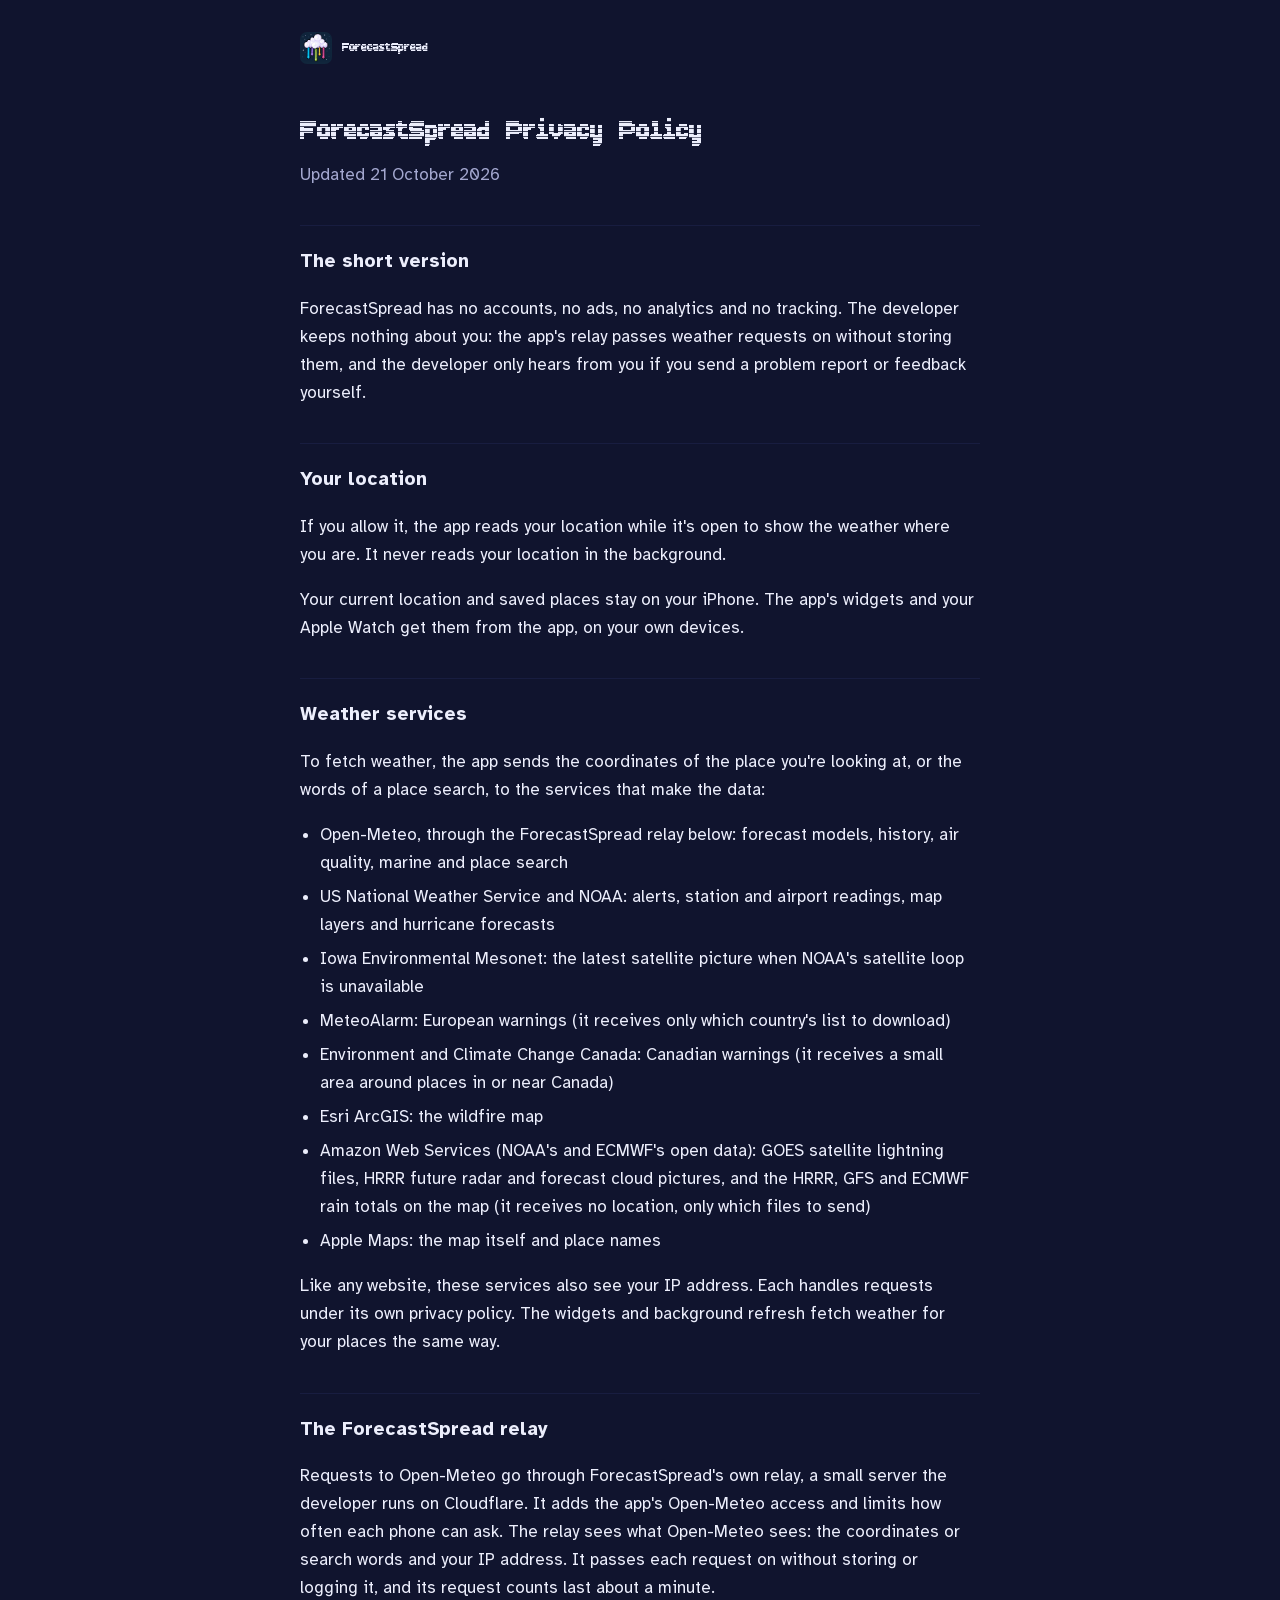
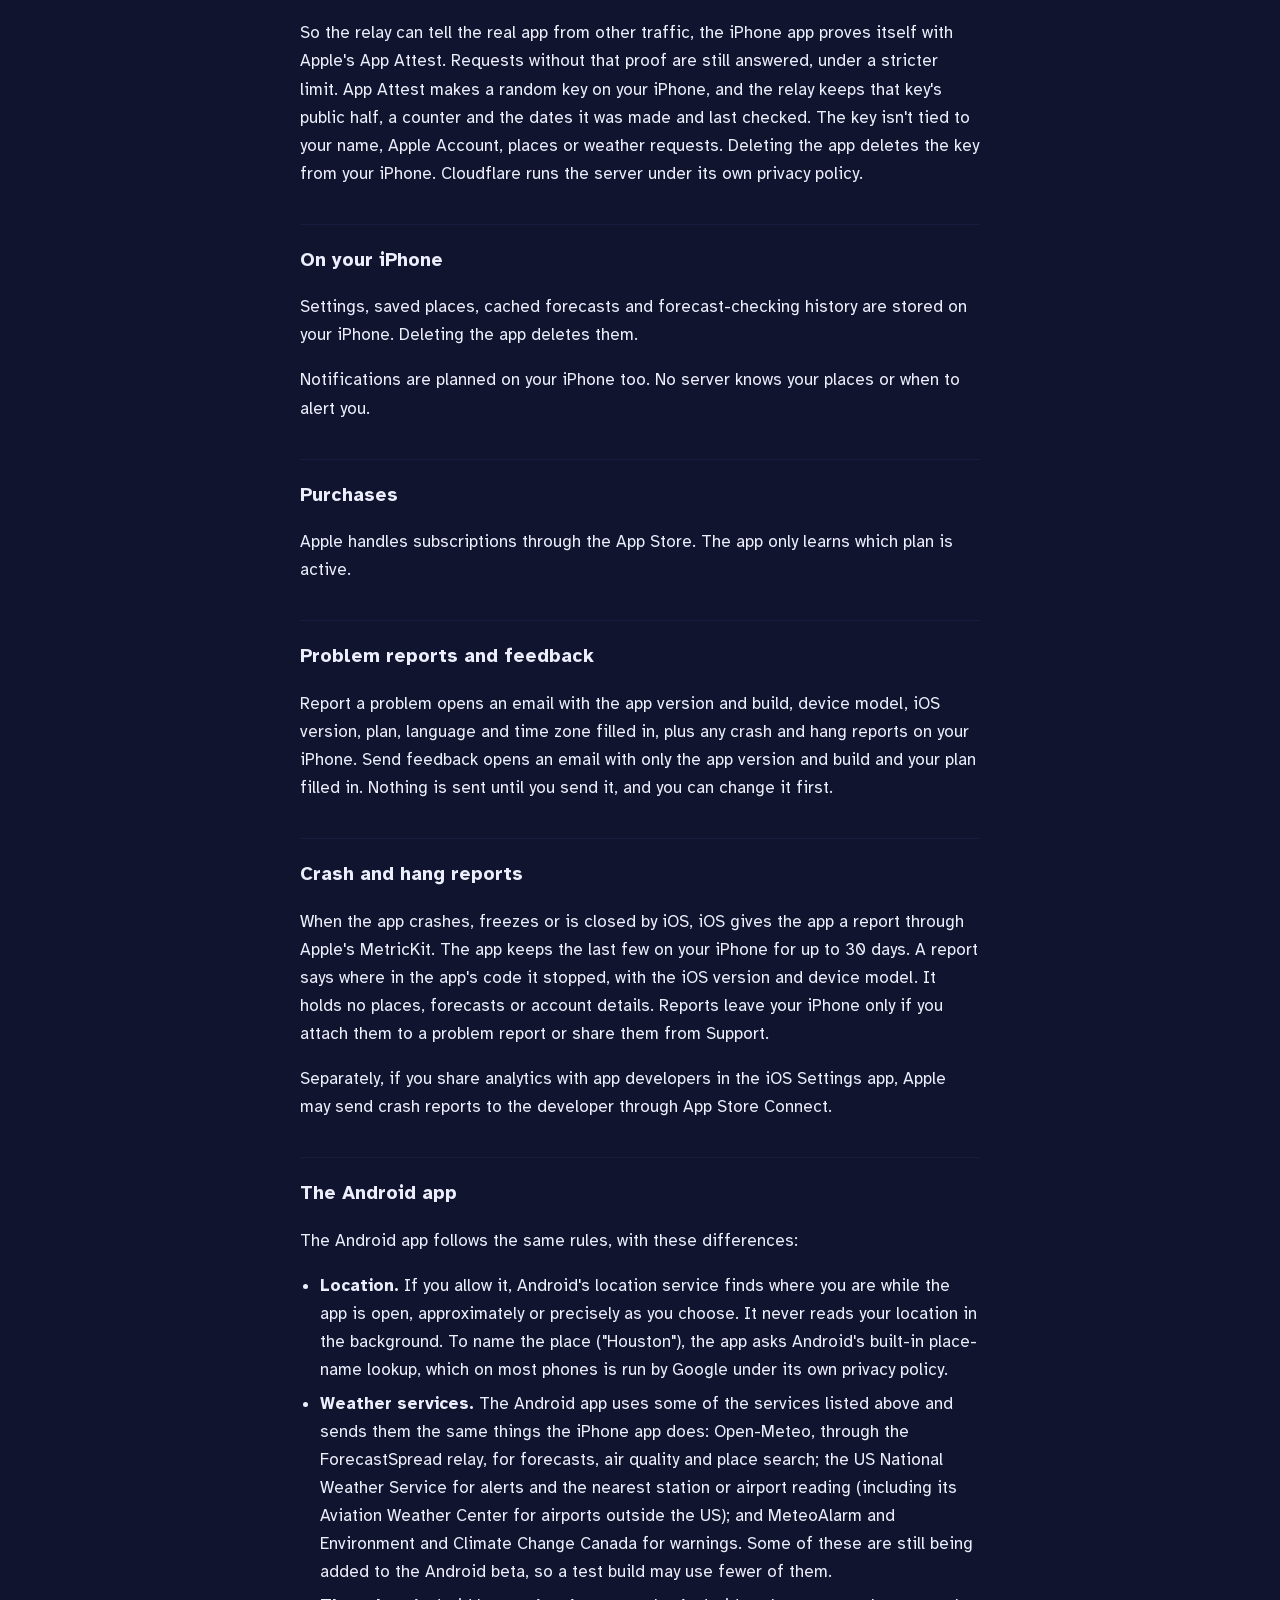
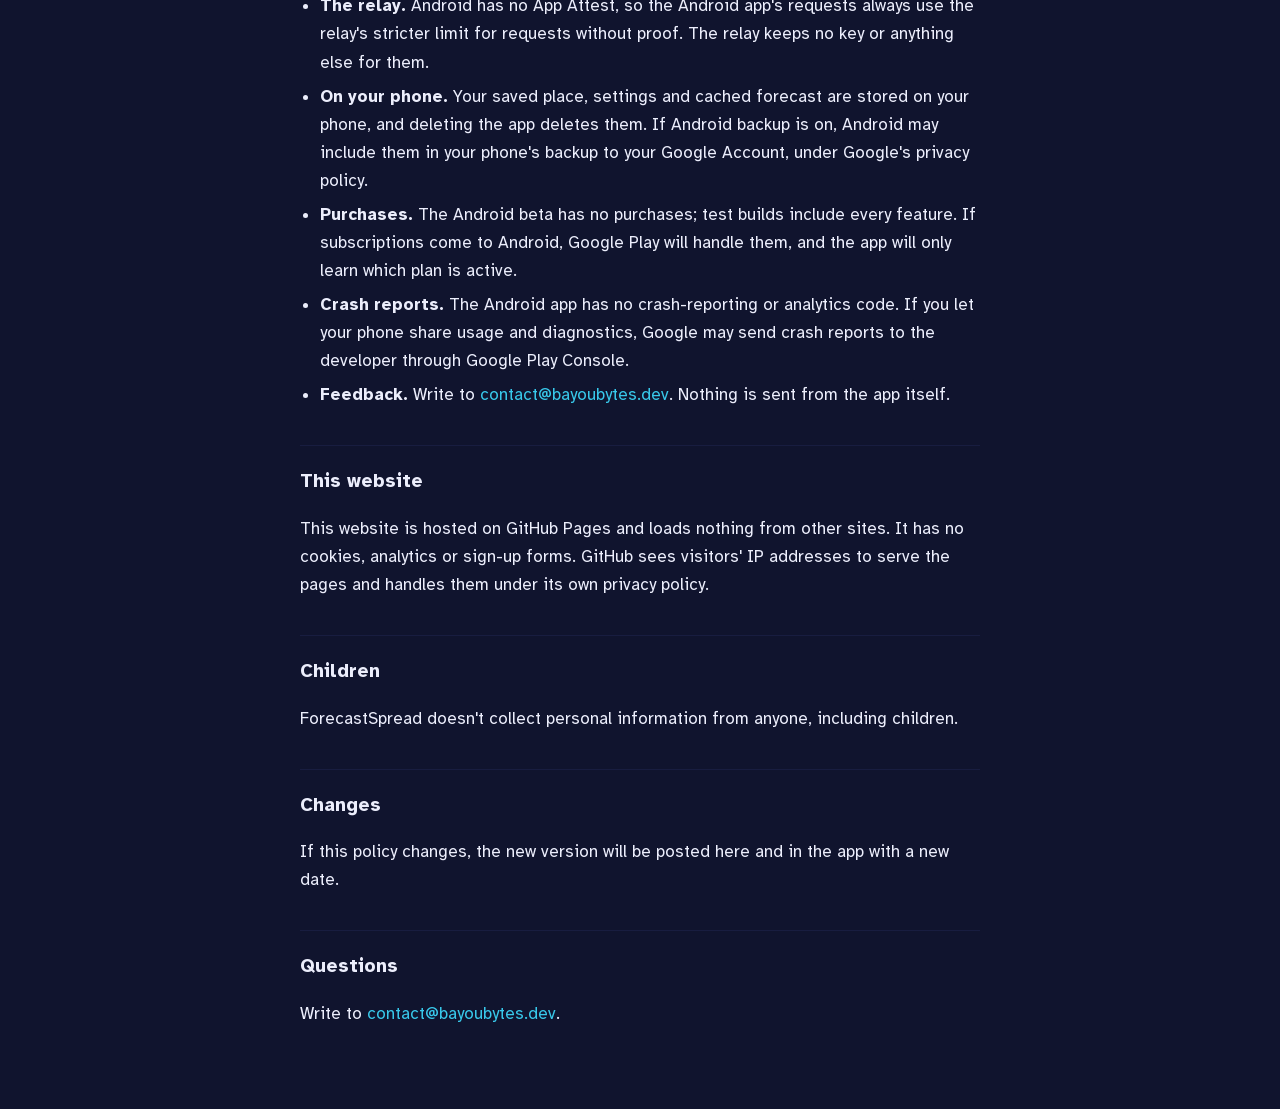
==== commit 74c24545: "Privacy policy: name the Android app's other weather services The Android section said the app uses " ====
--- a/privacy/index.html
+++ b/privacy/index.html
@@ -56,7 +56,7 @@
 <p>The Android app follows the same rules, with these differences:</p>
 <ul>
 <li><strong>Location.</strong> If you allow it, Android's location service finds where you are while the app is open, approximately or precisely as you choose. It never reads your location in the background. To name the place ("Houston"), the app asks Android's built-in place-name lookup, which on most phones is run by Google under its own privacy policy.</li>
-<li><strong>Weather services.</strong> The Android app so far uses only Open-Meteo, through the ForecastSpread relay, for forecasts and place search. It sends the coordinates of the place you're looking at, or the words of a search, as the iPhone app does.</li>
+<li><strong>Weather services.</strong> The Android app uses some of the services listed above and sends them the same things the iPhone app does: Open-Meteo, through the ForecastSpread relay, for forecasts, air quality and place search; the US National Weather Service for alerts and the nearest station or airport reading (including its Aviation Weather Center for airports outside the US); and MeteoAlarm and Environment and Climate Change Canada for warnings. Some of these are still being added to the Android beta, so a test build may use fewer of them.</li>
 <li><strong>The relay.</strong> Android has no App Attest, so the Android app's requests always use the relay's stricter limit for requests without proof. The relay keeps no key or anything else for them.</li>
 <li><strong>On your phone.</strong> Your saved place, settings and cached forecast are stored on your phone, and deleting the app deletes them. If Android backup is on, Android may include them in your phone's backup to your Google Account, under Google's privacy policy.</li>
 <li><strong>Purchases.</strong> The Android beta has no purchases; test builds include every feature. If subscriptions come to Android, Google Play will handle them, and the app will only learn which plan is active.</li>
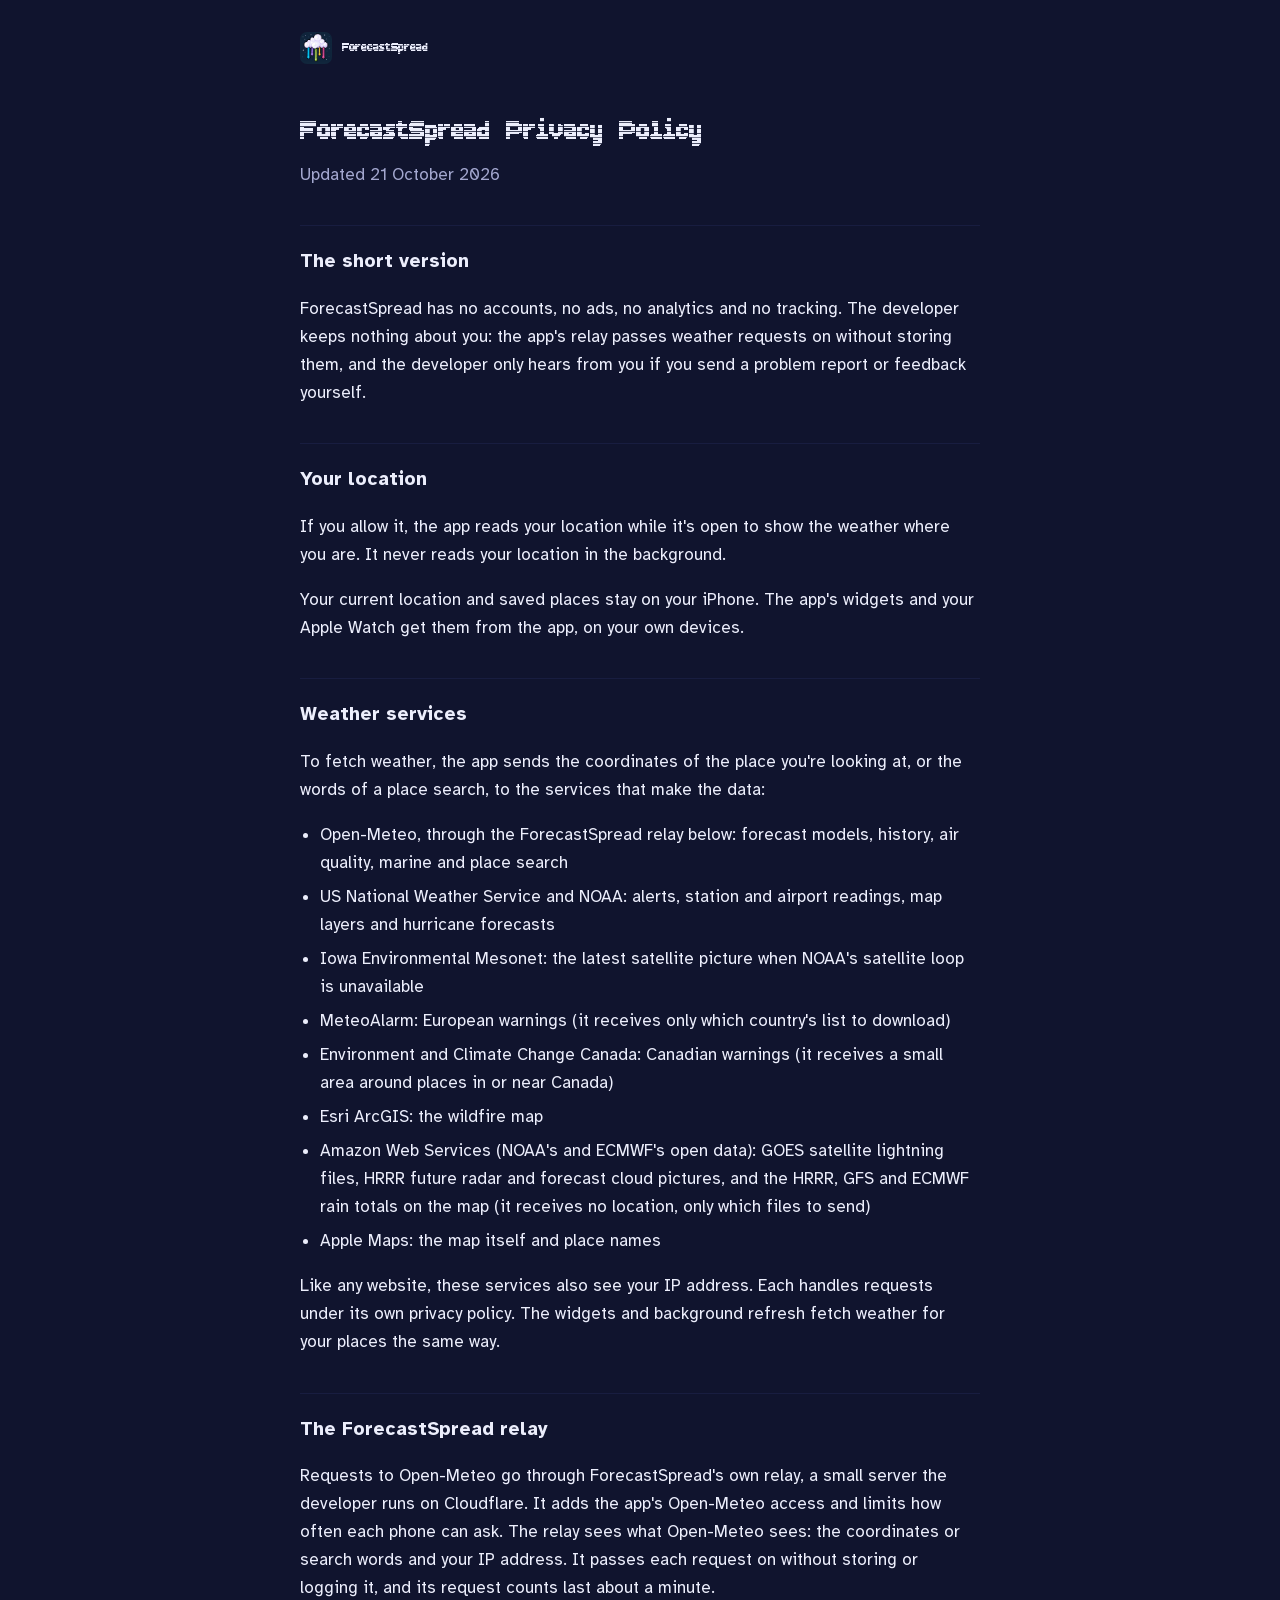
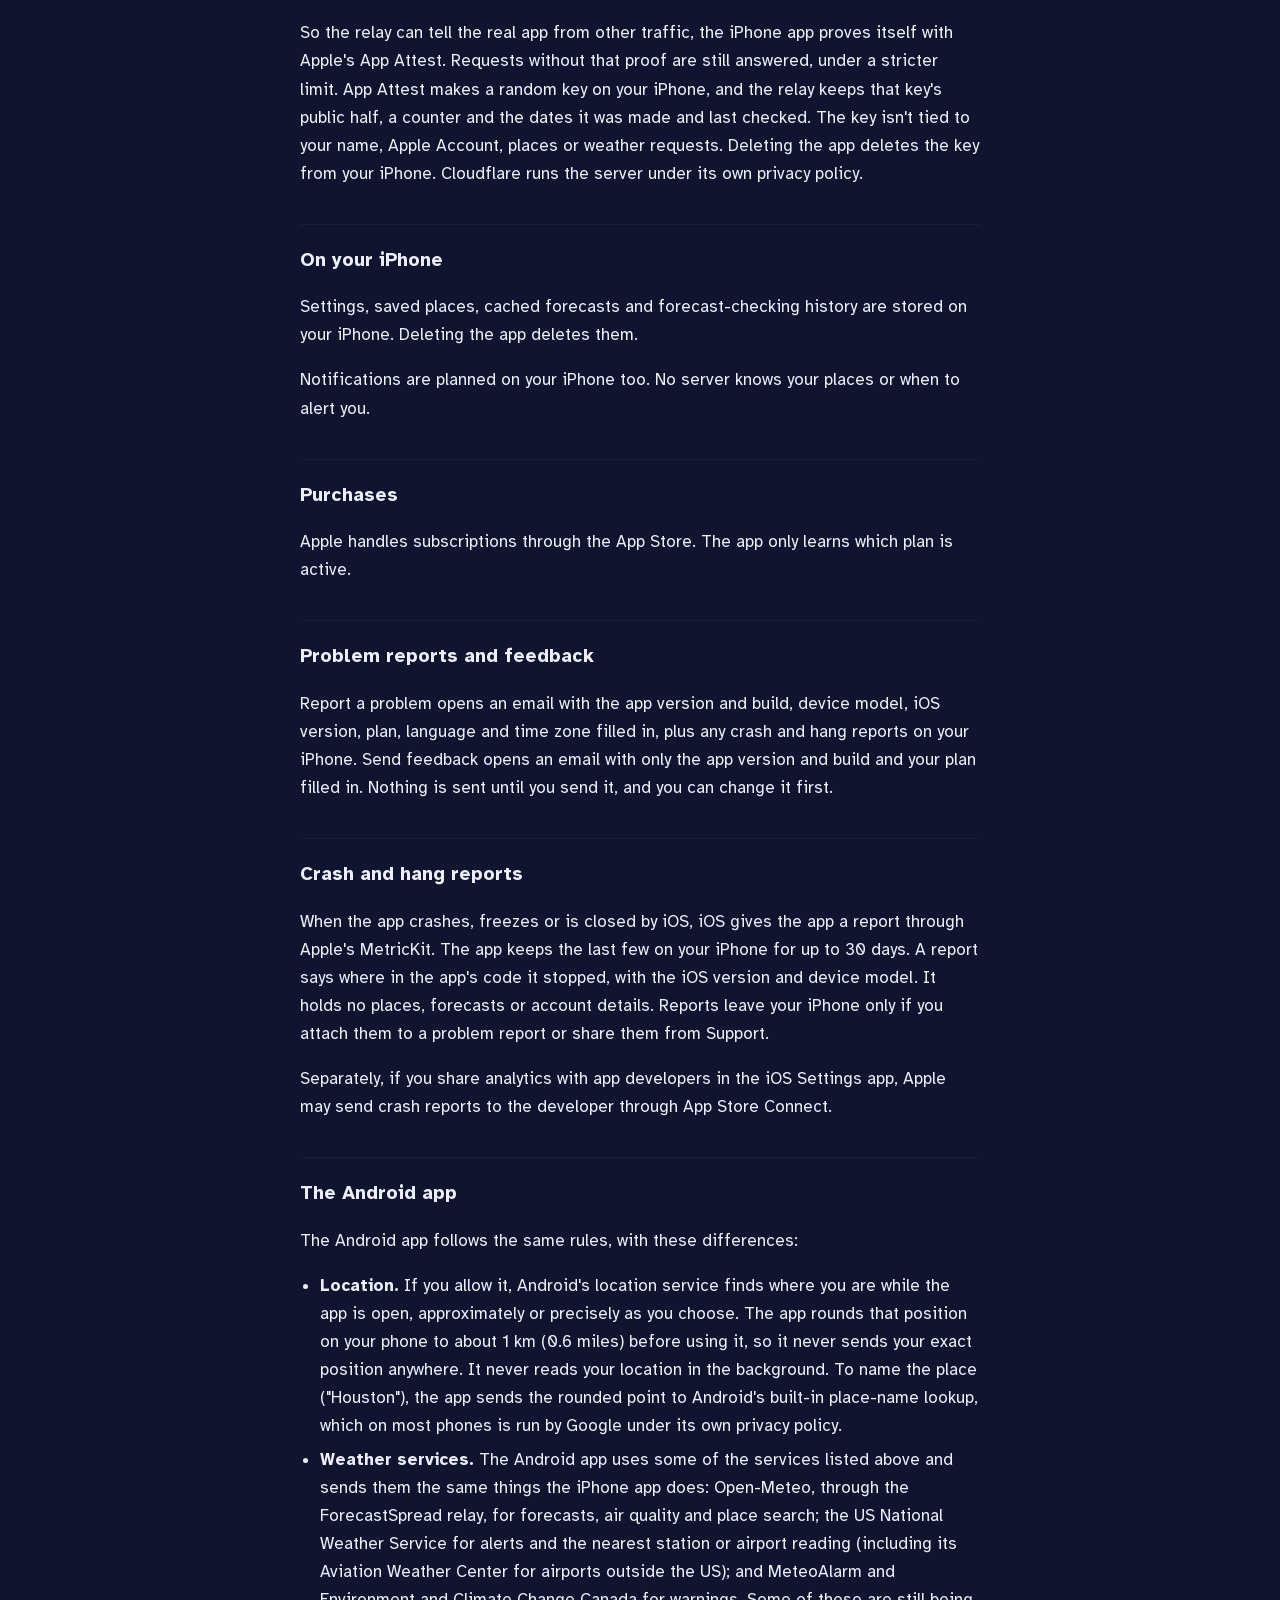
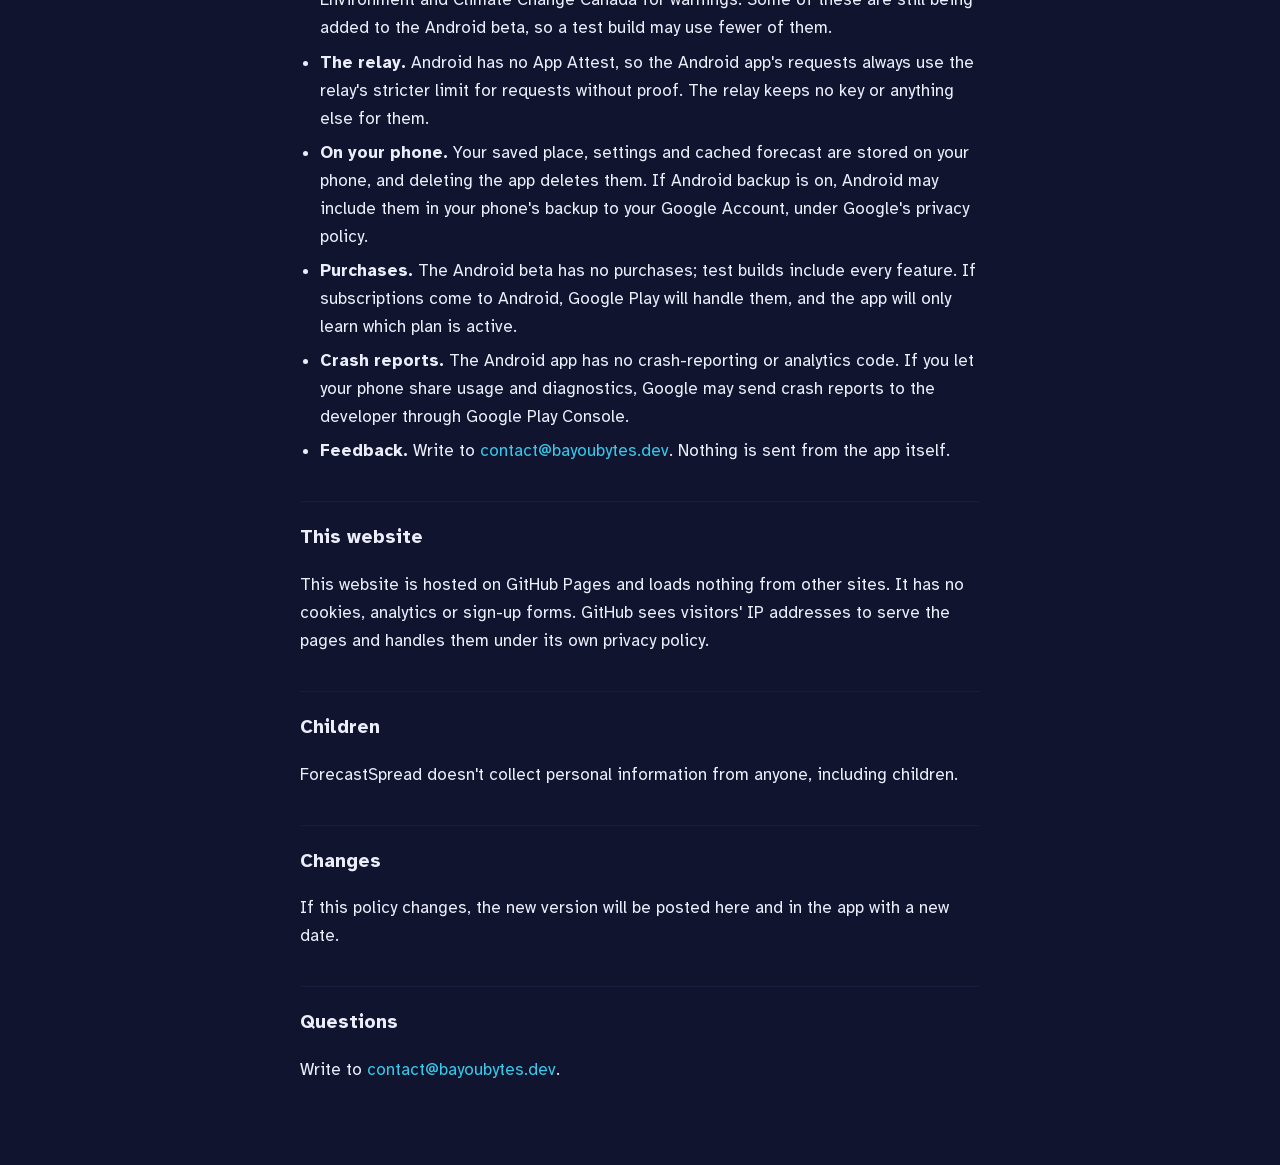
==== commit a3a8554b: "Privacy policy: say the Android app rounds the location on the phone The Android app rounds the phon" ====
--- a/privacy/index.html
+++ b/privacy/index.html
@@ -55,7 +55,7 @@
 <h2>The Android app</h2>
 <p>The Android app follows the same rules, with these differences:</p>
 <ul>
-<li><strong>Location.</strong> If you allow it, Android's location service finds where you are while the app is open, approximately or precisely as you choose. It never reads your location in the background. To name the place ("Houston"), the app asks Android's built-in place-name lookup, which on most phones is run by Google under its own privacy policy.</li>
+<li><strong>Location.</strong> If you allow it, Android's location service finds where you are while the app is open, approximately or precisely as you choose. The app rounds that position on your phone to about 1 km (0.6 miles) before using it, so it never sends your exact position anywhere. It never reads your location in the background. To name the place ("Houston"), the app sends the rounded point to Android's built-in place-name lookup, which on most phones is run by Google under its own privacy policy.</li>
 <li><strong>Weather services.</strong> The Android app uses some of the services listed above and sends them the same things the iPhone app does: Open-Meteo, through the ForecastSpread relay, for forecasts, air quality and place search; the US National Weather Service for alerts and the nearest station or airport reading (including its Aviation Weather Center for airports outside the US); and MeteoAlarm and Environment and Climate Change Canada for warnings. Some of these are still being added to the Android beta, so a test build may use fewer of them.</li>
 <li><strong>The relay.</strong> Android has no App Attest, so the Android app's requests always use the relay's stricter limit for requests without proof. The relay keeps no key or anything else for them.</li>
 <li><strong>On your phone.</strong> Your saved place, settings and cached forecast are stored on your phone, and deleting the app deletes them. If Android backup is on, Android may include them in your phone's backup to your Google Account, under Google's privacy policy.</li>
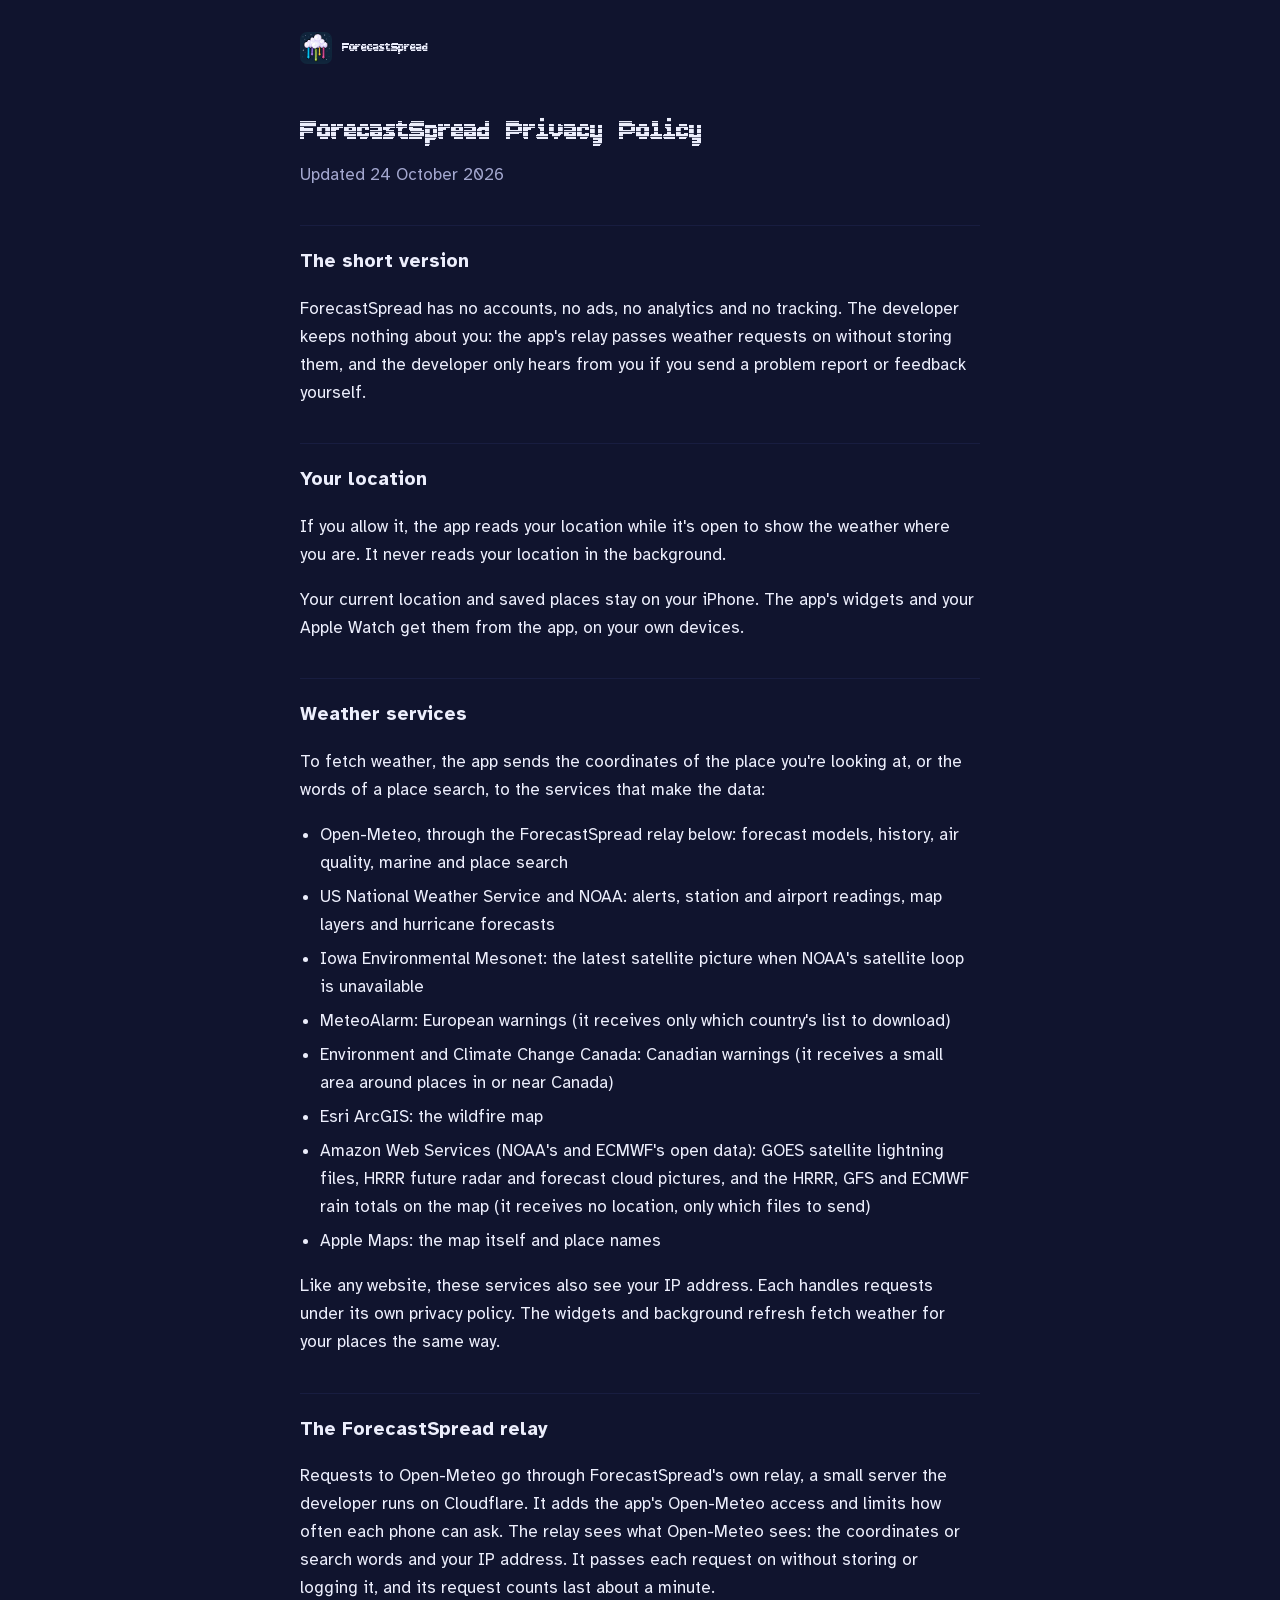
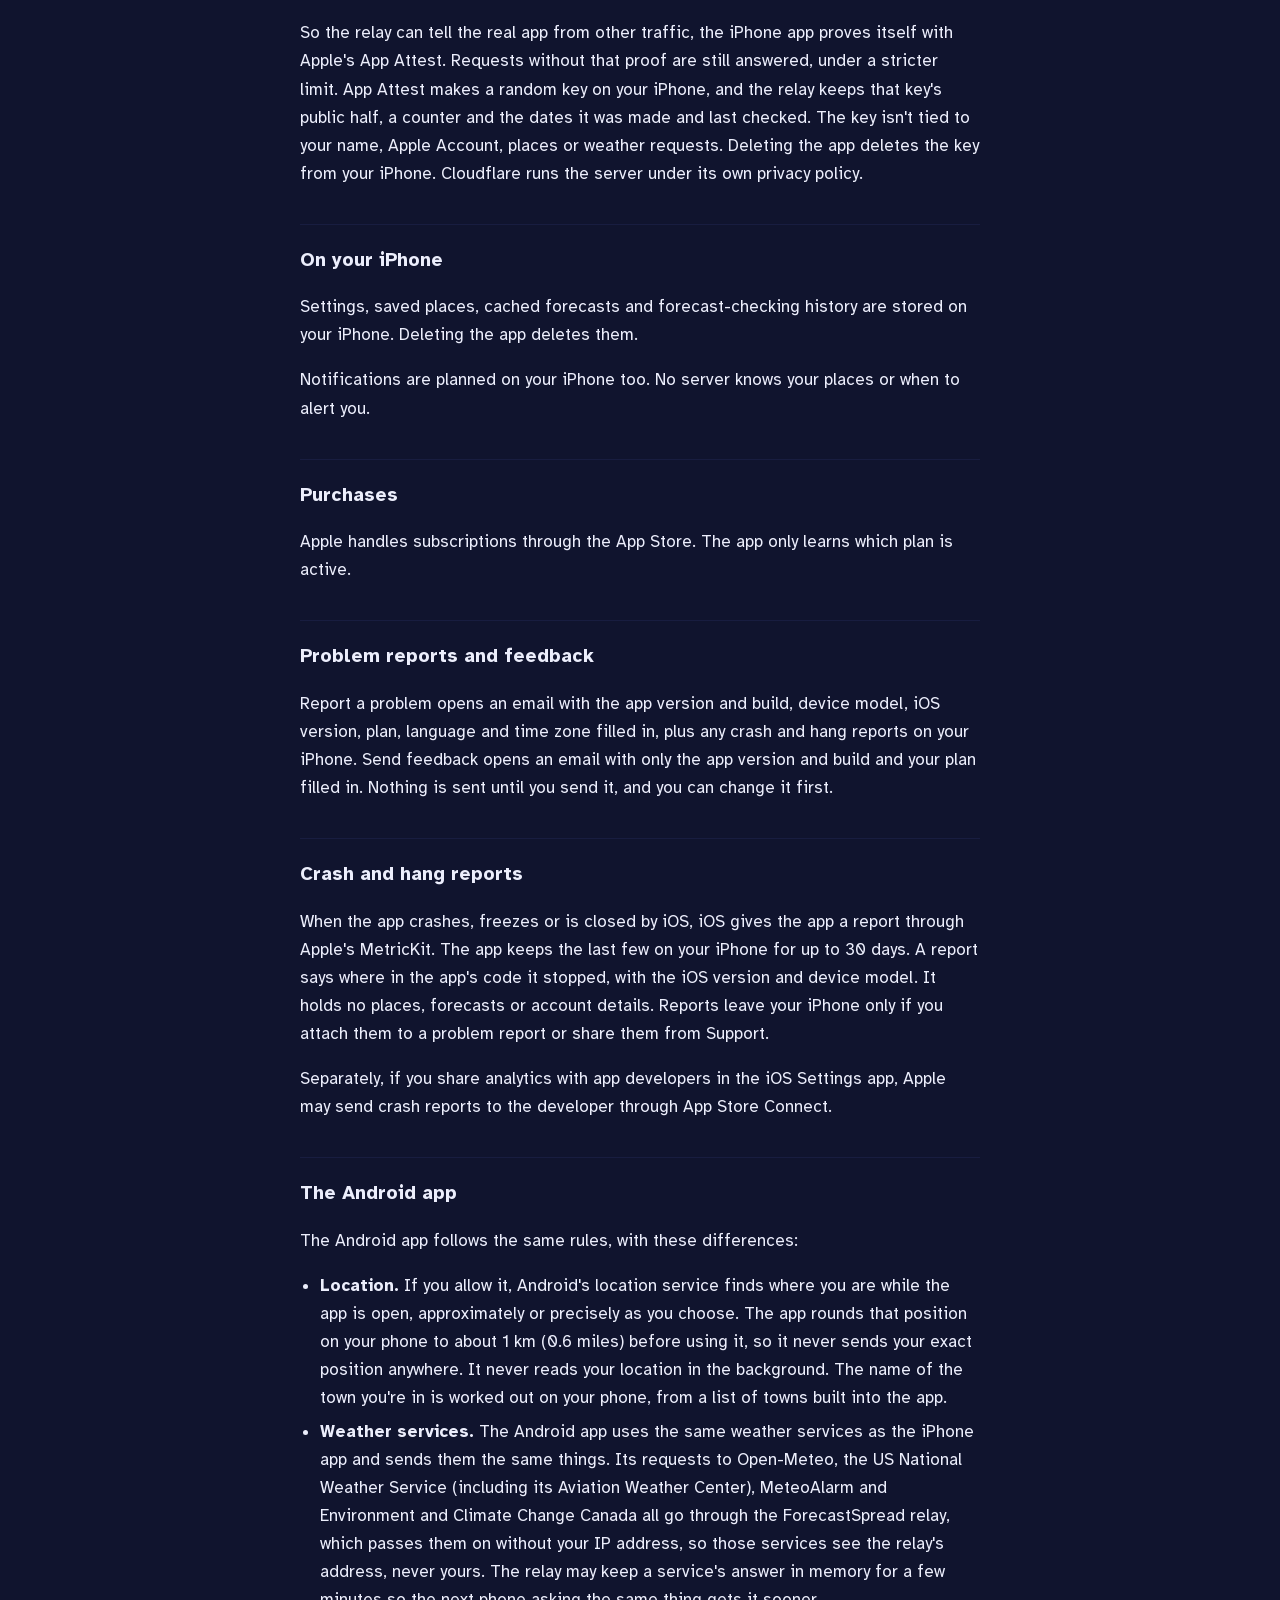
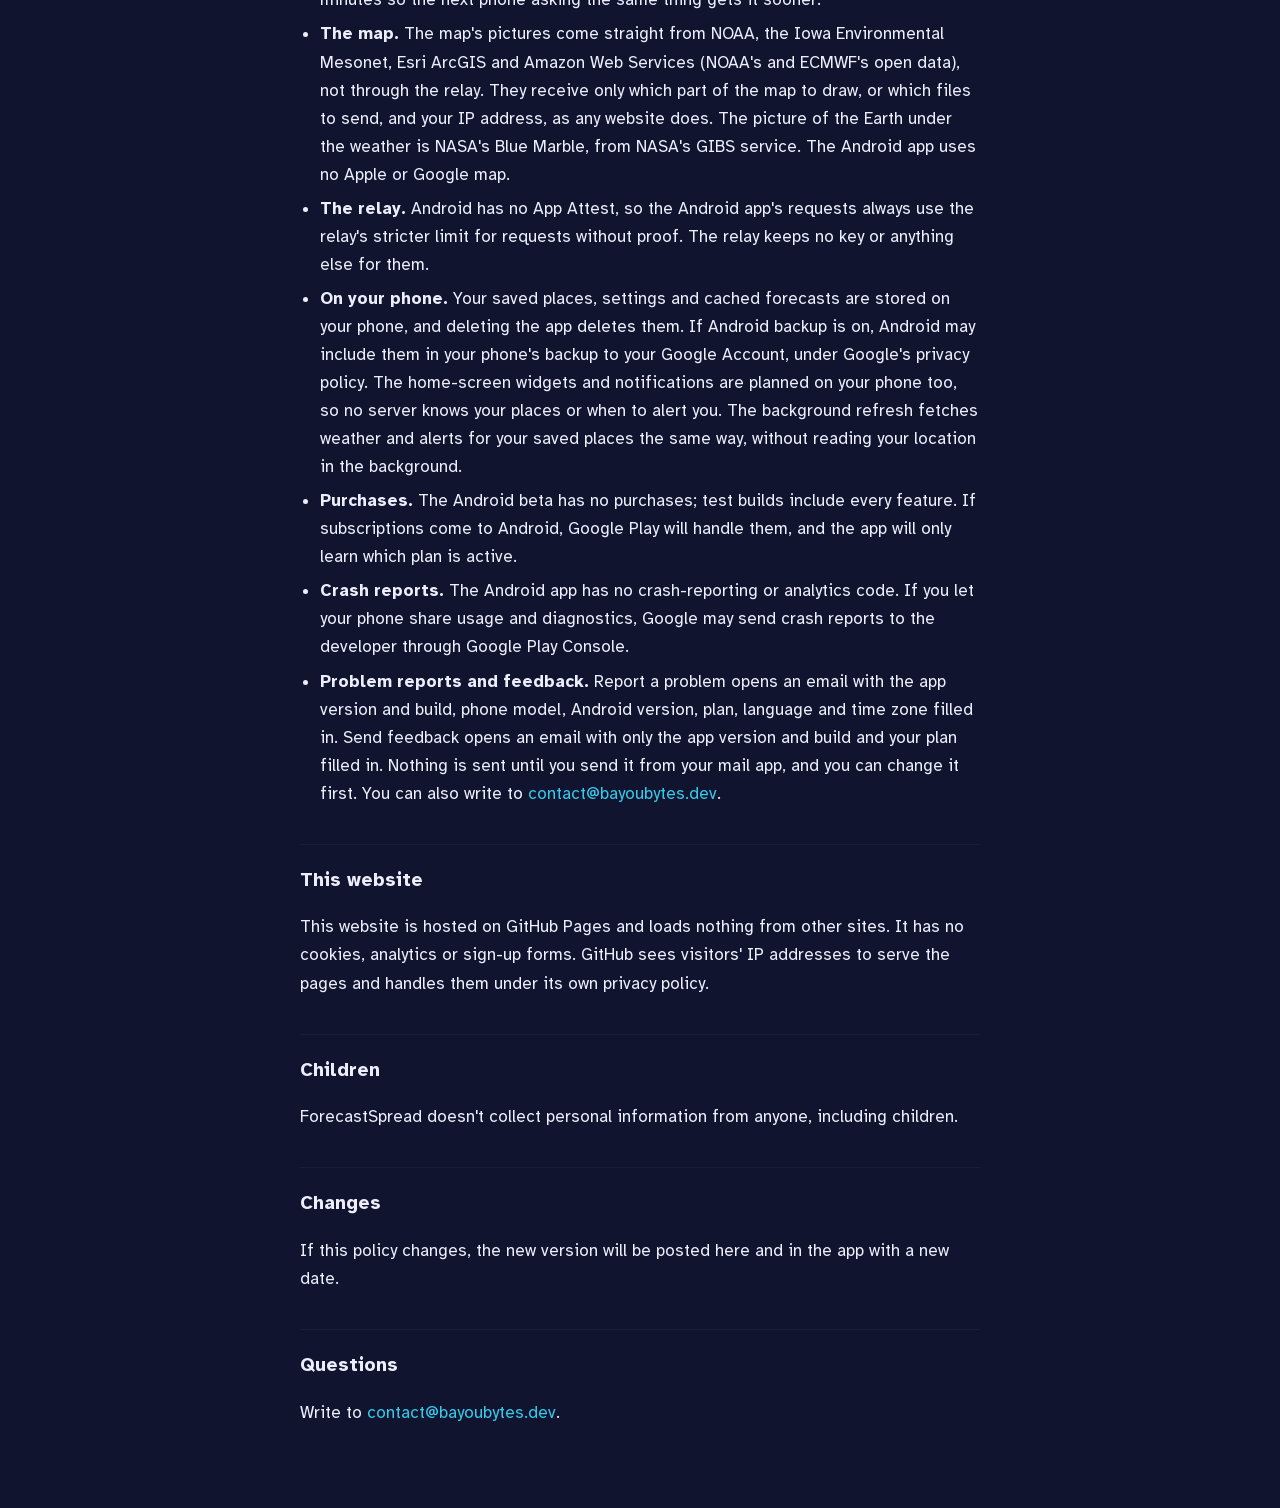
==== commit 8abcc3df: "Privacy policy: bring the Android section up to the beta build For the build going to Google Play's " ====
--- a/privacy/index.html
+++ b/privacy/index.html
@@ -20,7 +20,7 @@
 </head><body><main>
 <nav><a href="../"><img src="../assets/icon.png" alt="">ForecastSpread</a></nav>
 <h1>ForecastSpread Privacy Policy</h1>
-<p class="date">Updated 21 October 2026</p>
+<p class="date">Updated 24 October 2026</p>
 <h2>The short version</h2>
 <p>ForecastSpread has no accounts, no ads, no analytics and no tracking. The developer keeps nothing about you: the app's relay passes weather requests on without storing them, and the developer only hears from you if you send a problem report or feedback yourself.</p>
 <h2>Your location</h2>
@@ -55,13 +55,14 @@
 <h2>The Android app</h2>
 <p>The Android app follows the same rules, with these differences:</p>
 <ul>
-<li><strong>Location.</strong> If you allow it, Android's location service finds where you are while the app is open, approximately or precisely as you choose. The app rounds that position on your phone to about 1 km (0.6 miles) before using it, so it never sends your exact position anywhere. It never reads your location in the background. To name the place ("Houston"), the app sends the rounded point to Android's built-in place-name lookup, which on most phones is run by Google under its own privacy policy.</li>
-<li><strong>Weather services.</strong> The Android app uses some of the services listed above and sends them the same things the iPhone app does: Open-Meteo, through the ForecastSpread relay, for forecasts, air quality and place search; the US National Weather Service for alerts and the nearest station or airport reading (including its Aviation Weather Center for airports outside the US); and MeteoAlarm and Environment and Climate Change Canada for warnings. Some of these are still being added to the Android beta, so a test build may use fewer of them.</li>
+<li><strong>Location.</strong> If you allow it, Android's location service finds where you are while the app is open, approximately or precisely as you choose. The app rounds that position on your phone to about 1 km (0.6 miles) before using it, so it never sends your exact position anywhere. It never reads your location in the background. The name of the town you're in is worked out on your phone, from a list of towns built into the app.</li>
+<li><strong>Weather services.</strong> The Android app uses the same weather services as the iPhone app and sends them the same things. Its requests to Open-Meteo, the US National Weather Service (including its Aviation Weather Center), MeteoAlarm and Environment and Climate Change Canada all go through the ForecastSpread relay, which passes them on without your IP address, so those services see the relay's address, never yours. The relay may keep a service's answer in memory for a few minutes so the next phone asking the same thing gets it sooner.</li>
+<li><strong>The map.</strong> The map's pictures come straight from NOAA, the Iowa Environmental Mesonet, Esri ArcGIS and Amazon Web Services (NOAA's and ECMWF's open data), not through the relay. They receive only which part of the map to draw, or which files to send, and your IP address, as any website does. The picture of the Earth under the weather is NASA's Blue Marble, from NASA's GIBS service. The Android app uses no Apple or Google map.</li>
 <li><strong>The relay.</strong> Android has no App Attest, so the Android app's requests always use the relay's stricter limit for requests without proof. The relay keeps no key or anything else for them.</li>
-<li><strong>On your phone.</strong> Your saved place, settings and cached forecast are stored on your phone, and deleting the app deletes them. If Android backup is on, Android may include them in your phone's backup to your Google Account, under Google's privacy policy.</li>
+<li><strong>On your phone.</strong> Your saved places, settings and cached forecasts are stored on your phone, and deleting the app deletes them. If Android backup is on, Android may include them in your phone's backup to your Google Account, under Google's privacy policy. The home-screen widgets and notifications are planned on your phone too, so no server knows your places or when to alert you. The background refresh fetches weather and alerts for your saved places the same way, without reading your location in the background.</li>
 <li><strong>Purchases.</strong> The Android beta has no purchases; test builds include every feature. If subscriptions come to Android, Google Play will handle them, and the app will only learn which plan is active.</li>
 <li><strong>Crash reports.</strong> The Android app has no crash-reporting or analytics code. If you let your phone share usage and diagnostics, Google may send crash reports to the developer through Google Play Console.</li>
-<li><strong>Feedback.</strong> Write to <span class="mail">contact@bayoubytes.dev</span>. Nothing is sent from the app itself.</li>
+<li><strong>Problem reports and feedback.</strong> Report a problem opens an email with the app version and build, phone model, Android version, plan, language and time zone filled in. Send feedback opens an email with only the app version and build and your plan filled in. Nothing is sent until you send it from your mail app, and you can change it first. You can also write to <span class="mail">contact@bayoubytes.dev</span>.</li>
 </ul>
 <h2>This website</h2>
 <p>This website is hosted on GitHub Pages and loads nothing from other sites. It has no cookies, analytics or sign-up forms. GitHub sees visitors' IP addresses to serve the pages and handles them under its own privacy policy.</p>
